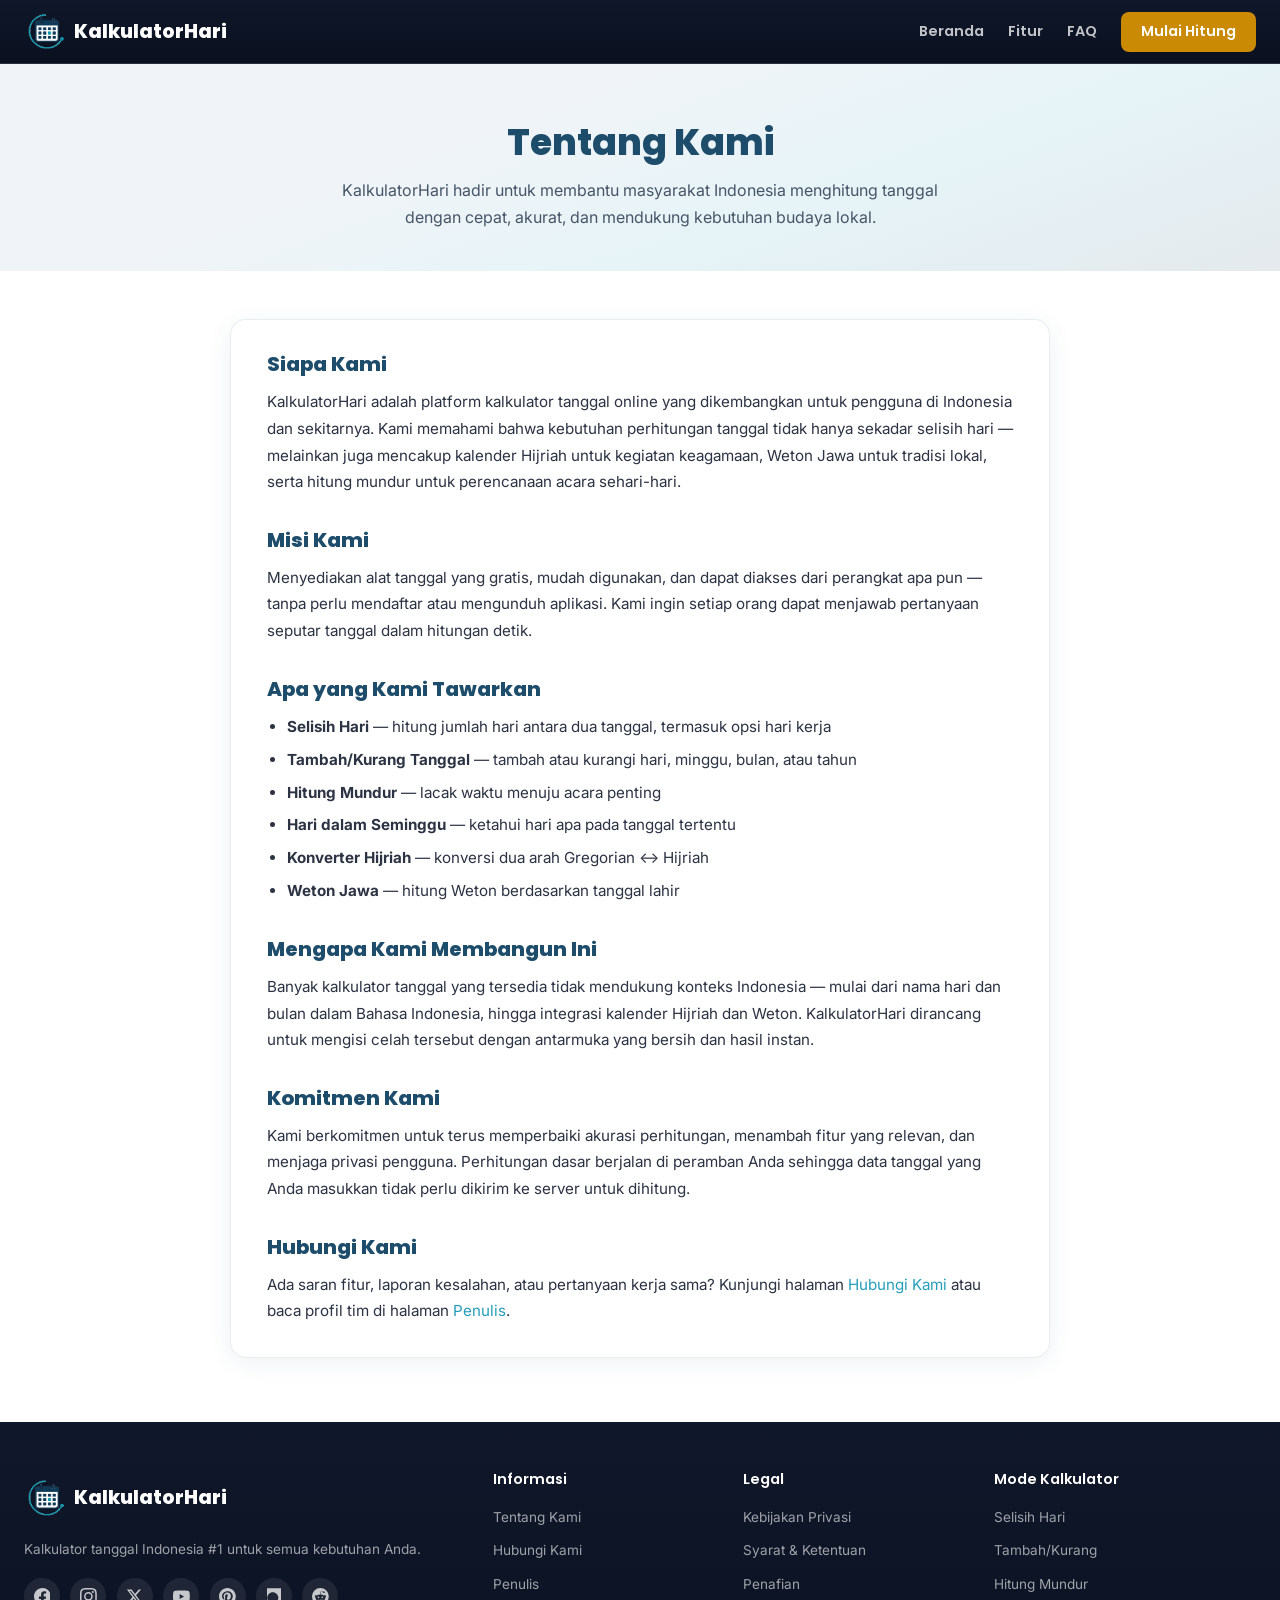
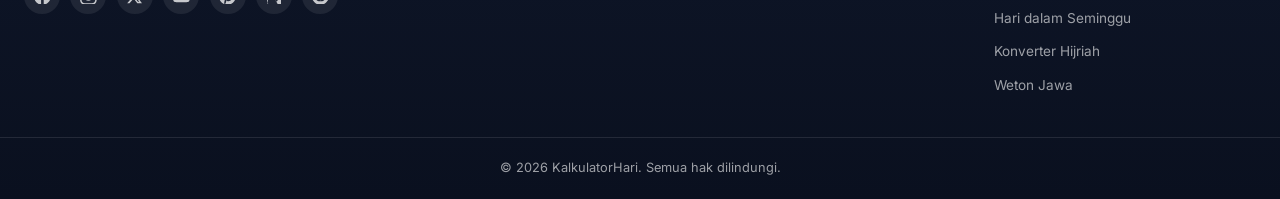
==== about-us.html @ 5ee0ce49 "Add legal pages, branding assets, and footer updates. Introduce info and legal pages with shared lay" ====
<!DOCTYPE html>
<html lang="id">
<head>
  <meta charset="UTF-8">
  <meta name="viewport" content="width=device-width, initial-scale=1.0">
  <title>Tentang Kami | KalkulatorHari</title>
  <meta name="description" content="Tentang KalkulatorHari — misi, visi, dan tim di balik kalkulator tanggal Indonesia untuk Gregorian, Hijriah, dan Weton Jawa.">
  <link rel="icon" type="image/png" sizes="32x32" href="images/favicon-32.png">
  <link rel="icon" type="image/png" sizes="512x512" href="images/favicon.png">
  <link rel="apple-touch-icon" href="images/favicon.png">
  <link rel="preconnect" href="https://fonts.googleapis.com">
  <link rel="preconnect" href="https://fonts.gstatic.com" crossorigin>
  <link href="https://fonts.googleapis.com/css2?family=Inter:wght@400;500&family=Poppins:wght@600;800&display=swap" rel="stylesheet">
  <link rel="stylesheet" href="style.css">
</head>
<body>

  <header id="header">
    <div class="header-inner">
      <a href="index.html" class="logo">
        <img src="images/logo.png" alt="" class="logo-img" width="52" height="35">
        <span>KalkulatorHari</span>
      </a>
      <nav class="nav" id="main-nav">
        <a href="index.html" class="nav-link">Beranda</a>
        <a href="index.html#mode" class="nav-link">Fitur</a>
        <a href="index.html#faq" class="nav-link">FAQ</a>
        <a href="index.html#hero" class="nav-btn">Mulai Hitung</a>
      </nav>
      <button class="mobile-menu-btn" id="mobile-menu-btn" aria-label="Menu">
        <span></span><span></span><span></span>
      </button>
    </div>
  </header>

  <section class="page-hero">
    <div class="container">
      <h1>Tentang Kami</h1>
      <p class="page-hero-sub">KalkulatorHari hadir untuk membantu masyarakat Indonesia menghitung tanggal dengan cepat, akurat, dan mendukung kebutuhan budaya lokal.</p>
    </div>
  </section>

  <main class="page-content">
    <div class="container">
      <article class="content-card">
        <h2>Siapa Kami</h2>
        <p>KalkulatorHari adalah platform kalkulator tanggal online yang dikembangkan untuk pengguna di Indonesia dan sekitarnya. Kami memahami bahwa kebutuhan perhitungan tanggal tidak hanya sekadar selisih hari — melainkan juga mencakup kalender Hijriah untuk kegiatan keagamaan, Weton Jawa untuk tradisi lokal, serta hitung mundur untuk perencanaan acara sehari-hari.</p>

        <h2>Misi Kami</h2>
        <p>Menyediakan alat tanggal yang gratis, mudah digunakan, dan dapat diakses dari perangkat apa pun — tanpa perlu mendaftar atau mengunduh aplikasi. Kami ingin setiap orang dapat menjawab pertanyaan seputar tanggal dalam hitungan detik.</p>

        <h2>Apa yang Kami Tawarkan</h2>
        <ul>
          <li><strong>Selisih Hari</strong> — hitung jumlah hari antara dua tanggal, termasuk opsi hari kerja</li>
          <li><strong>Tambah/Kurang Tanggal</strong> — tambah atau kurangi hari, minggu, bulan, atau tahun</li>
          <li><strong>Hitung Mundur</strong> — lacak waktu menuju acara penting</li>
          <li><strong>Hari dalam Seminggu</strong> — ketahui hari apa pada tanggal tertentu</li>
          <li><strong>Konverter Hijriah</strong> — konversi dua arah Gregorian ↔ Hijriah</li>
          <li><strong>Weton Jawa</strong> — hitung Weton berdasarkan tanggal lahir</li>
        </ul>

        <h2>Mengapa Kami Membangun Ini</h2>
        <p>Banyak kalkulator tanggal yang tersedia tidak mendukung konteks Indonesia — mulai dari nama hari dan bulan dalam Bahasa Indonesia, hingga integrasi kalender Hijriah dan Weton. KalkulatorHari dirancang untuk mengisi celah tersebut dengan antarmuka yang bersih dan hasil instan.</p>

        <h2>Komitmen Kami</h2>
        <p>Kami berkomitmen untuk terus memperbaiki akurasi perhitungan, menambah fitur yang relevan, dan menjaga privasi pengguna. Perhitungan dasar berjalan di peramban Anda sehingga data tanggal yang Anda masukkan tidak perlu dikirim ke server untuk dihitung.</p>

        <h2>Hubungi Kami</h2>
        <p>Ada saran fitur, laporan kesalahan, atau pertanyaan kerja sama? Kunjungi halaman <a href="contact-us.html">Hubungi Kami</a> atau baca profil tim di halaman <a href="author.html">Penulis</a>.</p>
      </article>
    </div>
  </main>

  <footer id="footer">
    <div class="container footer-grid">
      <div class="footer-col">
        <a href="index.html" class="footer-logo">
          <img src="images/logo.png" alt="" class="logo-img" width="52" height="35">
          <span>KalkulatorHari</span>
        </a>
        <p class="footer-tagline">Kalkulator tanggal Indonesia #1 untuk semua kebutuhan Anda.</p>
        <div class="footer-social" aria-label="Media sosial">
          <a href="https://facebook.com/" class="footer-social-link" aria-label="Facebook" target="_blank" rel="noopener noreferrer">
            <svg viewBox="0 0 24 24" aria-hidden="true"><path d="M24 12.073c0-6.627-5.373-12-12-12s-12 5.373-12 12c0 5.99 4.388 10.954 10.125 11.854v-8.385H7.078v-3.47h3.047V9.43c0-3.007 1.792-4.669 4.533-4.669 1.312 0 2.686.235 2.686.235v2.953H15.83c-1.491 0-1.956.925-1.956 1.874v2.25h3.328l-.532 3.47h-2.796v8.385C19.612 23.027 24 18.062 24 12.073z"/></svg>
          </a>
          <a href="https://instagram.com/" class="footer-social-link" aria-label="Instagram" target="_blank" rel="noopener noreferrer">
            <svg viewBox="0 0 24 24" aria-hidden="true"><path d="M12 2.163c3.204 0 3.584.012 4.85.07 3.252.148 4.771 1.691 4.919 4.919.058 1.265.069 1.645.069 4.849 0 3.205-.012 3.584-.069 4.849-.149 3.225-1.664 4.771-4.919 4.919-1.266.058-1.644.07-4.85.07-3.204 0-3.584-.012-4.849-.07-3.26-.149-4.771-1.699-4.919-4.92-.058-1.265-.07-1.644-.07-4.849 0-3.204.013-3.583.07-4.849.149-3.227 1.664-4.771 4.919-4.919 1.266-.057 1.645-.069 4.849-.069zM12 0C8.741 0 8.333.014 7.053.072 2.695.272.273 2.69.073 7.052.014 8.333 0 8.741 0 12c0 3.259.014 3.668.072 4.948.2 4.358 2.618 6.78 6.98 6.98C8.333 23.986 8.741 24 12 24c3.259 0 3.668-.014 4.948-.072 4.354-.2 6.782-2.618 6.979-6.98.059-1.28.073-1.689.073-4.948 0-3.259-.014-3.667-.072-4.947-.196-4.354-2.617-6.78-6.979-6.98C15.668.014 15.259 0 12 0zm0 5.838a6.162 6.162 0 100 12.324 6.162 6.162 0 000-12.324zM12 16a4 4 0 110-8 4 4 0 010 8zm6.406-11.845a1.44 1.44 0 100 2.881 1.44 1.44 0 000-2.881z"/></svg>
          </a>
          <a href="https://x.com/" class="footer-social-link" aria-label="X (Twitter)" target="_blank" rel="noopener noreferrer">
            <svg viewBox="0 0 24 24" aria-hidden="true"><path d="M18.244 2.25h3.308l-7.227 8.26 8.502 11.24H16.17l-5.214-6.817L4.99 21.75H1.68l7.73-8.835L1.254 2.25H8.08l4.713 6.231zm-1.161 17.52h1.833L7.084 4.126H5.117z"/></svg>
          </a>
          <a href="https://youtube.com/" class="footer-social-link" aria-label="YouTube" target="_blank" rel="noopener noreferrer">
            <svg viewBox="0 0 24 24" aria-hidden="true"><path d="M23.498 6.186a3.016 3.016 0 00-2.122-2.136C19.505 3.545 12 3.545 12 3.545s-7.505 0-9.377.505A3.017 3.017 0 00.502 6.186C0 8.07 0 12 0 12s0 3.93.502 5.814a3.016 3.016 0 002.122 2.136c1.871.505 9.376.505 9.376.505s7.505 0 9.377-.505a3.015 3.015 0 002.122-2.136C24 15.93 24 12 24 12s0-3.93-.502-5.814zM9.545 15.568V8.432L15.818 12l-6.273 3.568z"/></svg>
          </a>
          <a href="https://pinterest.com/" class="footer-social-link" aria-label="Pinterest" target="_blank" rel="noopener noreferrer">
            <svg viewBox="0 0 24 24" aria-hidden="true"><path d="M12.017 0C5.396 0 .029 5.367.029 11.987c0 5.079 3.158 9.417 7.618 11.162-.105-.949-.199-2.403.041-3.439.219-.937 1.406-5.957 1.406-5.957s-.359-.719-.359-1.781c0-1.663.967-2.911 2.168-2.911 1.024 0 1.518.719 1.518 1.688 0 1.029-.653 2.567-.992 3.992-.285 1.193.6 2.165 1.775 2.165 2.128 0 3.768-2.245 3.768-5.487 0-2.861-2.063-4.869-5.008-4.869-3.41 0-5.409 2.562-5.409 5.199 0 1.033.394 2.143.889 2.741.099.12.112.225.085.348-.09.375-.293 1.199-.334 1.363-.053.225-.172.271-.401.165-1.495-.69-2.433-2.878-2.433-4.646 0-3.776 2.748-7.252 7.92-7.252 4.158 0 7.392 2.967 7.392 6.923 0 4.135-2.607 7.462-6.233 7.462-1.214 0-2.354-.629-2.746-1.378l-.748 2.853c-.271 1.043-1.002 2.35-1.492 3.146C9.57 23.812 10.763 24.009 12.017 24.009c6.624 0 11.99-5.367 11.99-11.988C24.007 5.367 18.641.001 12.017.001z"/></svg>
          </a>
          <a href="https://quora.com/" class="footer-social-link" aria-label="Quora" target="_blank" rel="noopener noreferrer">
            <svg viewBox="0 0 448 512" aria-hidden="true"><path d="M440.5 0H7.4C3.3 0 0 3.3 0 7.4v497.2c0 4.1 3.3 7.4 7.4 7.4h433.1c4.1 0 7.4-3.3 7.4-7.4V7.4c0-4.1-3.3-7.4-7.4-7.4zM327.4 476.2c-17.9 40-51.2 72-93 88.9-18.2 7.7-37.5 11.5-57.5 11.5-60.2 0-115.4-34.6-141.5-89.2L0 477.2l29.2-90.4c-14.9-25.9-22.7-55.4-22.7-85.6 0-95.6 77.7-173.3 173.3-173.3s173.3 77.7 173.3 173.3c.1 45.8-17.7 88.9-50 121.1l-52.7-52.7z"/></svg>
          </a>
          <a href="https://reddit.com/" class="footer-social-link" aria-label="Reddit" target="_blank" rel="noopener noreferrer">
            <svg viewBox="0 0 24 24" aria-hidden="true"><path d="M12 0A12 12 0 0 0 0 12a12 12 0 0 0 12 12 12 12 0 0 0 12-12A12 12 0 0 0 12 0zm5.01 4.744c.688 0 1.25.561 1.25 1.249a1.25 1.25 0 0 1-2.498.056l-2.597-.547-.8 3.747c1.824.07 3.48.632 4.674 1.488.308-.309.73-.491 1.207-.491.968 0 1.754.786 1.754 1.754 0 .716-.435 1.333-1.01 1.614a3.111 3.111 0 0 1 .042.52c0 2.694-3.13 4.87-7.004 4.87-3.874 0-7.004-2.176-7.004-4.87 0-.183.015-.366.043-.534A1.748 1.748 0 0 1 4.028 12c0-.968.786-1.754 1.754-1.754.463 0 .898.196 1.207.49 1.207-.883 2.878-1.43 4.744-1.487l.885-4.182a.342.342 0 0 1 .14-.197.35.35 0 0 1 .238-.042l2.906.617a1.214 1.214 0 0 1 1.108-.701zM9.25 12C8.561 12 8 12.562 8 13.25c0 .687.561 1.248 1.25 1.248.687 0 1.248-.561 1.248-1.249 0-.688-.561-1.249-1.249-1.249zm5.5 0c-.687 0-1.248.561-1.248 1.25 0 .687.561 1.248 1.249 1.248.688 0 1.249-.561 1.249-1.249 0-.687-.562-1.249-1.25-1.249zm-5.466 3.99a.327.327 0 0 0-.231.094.33.33 0 0 0 0 .463c.842.842 2.484.913 2.961.913.477 0 2.105-.056 2.961-.913a.361.361 0 0 0 .029-.463.33.33 0 0 0-.464 0c-.547.533-1.684.73-2.512.73-.828 0-1.979-.196-2.512-.73a.326.326 0 0 0-.232-.095z"/></svg>
          </a>
        </div>
      </div>
      <div class="footer-col">
        <h4>Informasi</h4>
        <ul>
          <li><a href="about-us.html">Tentang Kami</a></li>
          <li><a href="contact-us.html">Hubungi Kami</a></li>
          <li><a href="author.html">Penulis</a></li>
        </ul>
      </div>
      <div class="footer-col">
        <h4>Legal</h4>
        <ul>
          <li><a href="privacy-policy.html">Kebijakan Privasi</a></li>
          <li><a href="terms-and-conditions.html">Syarat &amp; Ketentuan</a></li>
          <li><a href="disclaimer.html">Penafian</a></li>
        </ul>
      </div>
      <div class="footer-col">
        <h4>Mode Kalkulator</h4>
        <ul>
          <li><a href="index.html#hero">Selisih Hari</a></li>
          <li><a href="index.html#hero">Tambah/Kurang</a></li>
          <li><a href="index.html#hero">Hitung Mundur</a></li>
          <li><a href="index.html#hero">Hari dalam Seminggu</a></li>
          <li><a href="index.html#hero">Konverter Hijriah</a></li>
          <li><a href="index.html#hero">Weton Jawa</a></li>
        </ul>
      </div>
    </div>
    <div class="footer-bottom">
      <p>© 2026 KalkulatorHari. Semua hak dilindungi.</p>
    </div>
  </footer>

  <script src="site.js"></script>
</body>
</html>
---- style.css ----
:root {
  --purple:   #1E4D6B;
  --teal:     #0891B2;
  --light:    #F0F4F8;
  --green:    #CA8A04;
  --pink:     #DB2777;
  --white:    #FFFFFF;
  --dark:     #0F172A;
  --purple-rgb: 30, 77, 107;
  --teal-rgb: 8, 145, 178;
  --green-rgb: 202, 138, 4;
  --pink-rgb: 219, 39, 119;
  --section-surface: #F8FAFC;
}

*, *::before, *::after {
  box-sizing: border-box;
  margin: 0;
  padding: 0;
}

html {
  scroll-behavior: smooth;
}

body {
  font-family: 'Inter', sans-serif;
  font-weight: 400;
  color: var(--dark);
  background: var(--white);
  line-height: 1.6;
  overflow-x: hidden;
}

img {
  max-width: 100%;
}

h1, h2, h3, h4 {
  font-family: 'Poppins', sans-serif;
  font-weight: 800;
  color: var(--purple);
  line-height: 1.25;
}

h2 {
  font-size: 2rem;
  margin-bottom: 1.5rem;
  text-align: center;
}

h3 {
  font-size: 1.15rem;
  font-weight: 600;
  margin-bottom: 0.5rem;
}

a {
  text-decoration: none;
  color: var(--teal);
}

.container {
  max-width: 1280px;
  margin: 0 auto;
  padding: 0 clamp(1rem, 3vw, 1.5rem);
  width: 100%;
}

.section {
  padding: 4rem 0;
}

#cara-pakai {
  background: linear-gradient(180deg, rgba(var(--teal-rgb), 0.09) 0%, var(--section-surface) 100%);
}

#mode {
  background: linear-gradient(180deg, var(--white) 0%, var(--section-surface) 100%);
}

#mengapa {
  background: transparent;
}

#faq {
  background: transparent;
}

.section-intro {
  text-align: center;
  color: var(--dark);
  opacity: 0.8;
  max-width: 640px;
  margin: -0.5rem auto 2.5rem;
}

/* Header */
#header {
  position: sticky;
  top: 0;
  z-index: 100;
  background: linear-gradient(180deg, var(--dark) 0%, #0A101F 100%);
  border-bottom: 1px solid rgba(255, 255, 255, 0.1);
  height: 64px;
  transition: box-shadow 0.3s;
  width: 100%;
}

#header.scrolled {
  box-shadow: 0 4px 20px rgba(0, 0, 0, 0.35);
}

.header-inner {
  max-width: 1320px;
  margin: 0 auto;
  padding: 0 clamp(1rem, 3vw, 1.5rem);
  height: 64px;
  display: flex;
  align-items: center;
  justify-content: space-between;
  position: relative;
}

.logo {
  display: inline-flex;
  align-items: center;
  gap: 0.55rem;
  font-family: 'Poppins', sans-serif;
  font-weight: 800;
  font-size: 1.2rem;
  color: var(--white);
}

.logo:hover {
  color: var(--white);
}

.logo-img {
  width: 85px;
  height: auto;
  object-fit: contain;
  flex-shrink: 0;
  display: block;
}

.logo span {
  color: var(--white);
  padding-left: 0;
  padding-right: 0;
  margin-left: -44px;
  margin-right: -44px;
}

.nav {
  display: flex;
  align-items: center;
  gap: 1.5rem;
}

.nav-link {
  font-family: 'Poppins', sans-serif;
  font-weight: 600;
  font-size: 0.9rem;
  color: rgba(255, 255, 255, 0.75);
  transition: color 0.2s;
}

.nav-link:hover,
.nav-link.active {
  color: var(--white);
}

.nav-btn {
  font-family: 'Poppins', sans-serif;
  font-weight: 600;
  font-size: 0.9rem;
  background: var(--green);
  color: var(--white);
  padding: 0.5rem 1.25rem;
  border-radius: 8px;
  transition: opacity 0.2s;
}

.nav-btn:hover {
  opacity: 0.9;
  color: var(--white);
}

.mobile-menu-btn {
  display: none;
  flex-direction: column;
  gap: 5px;
  background: none;
  border: none;
  cursor: pointer;
  padding: 4px;
}

.mobile-menu-btn span {
  display: block;
  width: 24px;
  height: 2px;
  background: var(--white);
  border-radius: 2px;
  transition: all 0.3s;
}

/* Hero */
#hero {
  min-height: auto;
  display: grid;
  grid-template-columns: minmax(0, 1.15fr) minmax(0, 0.85fr);
  gap: 2rem;
  align-items: center;
  padding: 2.5rem max(1.25rem, calc((100% - 1320px) / 2));
  width: 100%;
  box-sizing: border-box;
  background: linear-gradient(
    160deg,
    var(--light) 35%,
    rgba(var(--teal-rgb), 0.1) 65%,
    rgba(var(--purple-rgb), 0.12) 100%
  );
}

@media (min-width: 901px) {
  .nav {
    display: flex;
  }

  .mobile-menu-btn {
    display: none;
  }

}

@media (min-width: 1400px) {
  .calc-tab-label {
    font-size: 0.68rem;
  }
}

.hero-calc {
  order: 2;
  min-width: 0;
  width: min(100%, 580px);
  max-width: 580px;
  align-self: center;
  justify-self: end;
  flex-shrink: 0;
}

.hero-text {
  order: 1;
  align-self: center;
  position: relative;
  z-index: 1;
  min-width: 0;
  max-width: 31rem;
  padding-right: 1.5rem;
  display: flex;
  flex-direction: column;
  align-items: flex-start;
  text-align: left;
}

.hero-text h1 {
  font-family: 'Poppins', sans-serif;
  font-size: clamp(1.75rem, 2.35vw, 2.125rem);
  font-weight: 800;
  line-height: 1.18;
  color: var(--purple);
  margin: 0 0 1.35rem;
  letter-spacing: -0.015em;
  overflow-wrap: break-word;
  word-wrap: break-word;
}

.hero-sub {
  font-family: 'Inter', sans-serif;
  font-size: 1rem;
  font-weight: 400;
  line-height: 1.7;
  color: #475569;
  margin: 0 0 1.85rem;
}

.btn-cta {
  display: inline-block;
  font-family: 'Poppins', sans-serif;
  font-weight: 600;
  font-size: 1rem;
  background: var(--green);
  color: var(--white);
  padding: 0.875rem 1.625rem;
  border-radius: 10px;
  margin: 0 0 1rem;
  transition: opacity 0.2s;
}

.btn-cta:hover {
  opacity: 0.92;
  color: var(--white);
}

.hero-link {
  display: inline-block;
  font-family: 'Inter', sans-serif;
  font-weight: 500;
  color: var(--teal);
  font-size: 0.9375rem;
  line-height: 1.5;
  transition: opacity 0.2s;
}

.hero-link:hover {
  opacity: 0.85;
  color: var(--teal);
}

.hero-decoration {
  position: absolute;
  top: -20px;
  right: 0;
  width: 160px;
  height: 160px;
  pointer-events: none;
  z-index: 0;
  opacity: 0.85;
}

/* Calculator Card */
.calc-card {
  display: flex;
  flex-direction: column;
  width: 100%;
  background: var(--white);
  border-radius: 16px;
  box-shadow: 0 8px 40px rgba(var(--purple-rgb), 0.18);
  overflow: hidden;
  border: 1px solid rgba(var(--purple-rgb), 0.08);
}

.calc-tabs {
  display: grid;
  grid-template-columns: repeat(3, minmax(0, 1fr));
  flex-shrink: 0;
  background: var(--light);
  padding: 8px;
  gap: 6px;
  border-bottom: 1px solid rgba(var(--purple-rgb), 0.08);
}

.calc-tab {
  display: flex;
  flex-direction: column;
  align-items: center;
  justify-content: center;
  gap: 3px;
  min-width: 0;
  min-height: 3.25rem;
  padding: 0.4rem 0.25rem;
  border: none;
  border-radius: 8px;
  background: transparent;
  color: var(--purple);
  font-family: 'Poppins', sans-serif;
  font-weight: 600;
  cursor: pointer;
  transition: background 0.2s, color 0.2s, box-shadow 0.2s;
  text-align: center;
}

.calc-tab-icon {
  font-size: 1rem;
  line-height: 1;
  flex-shrink: 0;
}

.calc-tab-label {
  font-size: 0.62rem;
  line-height: 1.15;
  white-space: normal;
  word-break: break-word;
  hyphens: auto;
}

.calc-tab:hover {
  background: rgba(var(--purple-rgb), 0.1);
}

.calc-tab.active {
  background: var(--purple);
  color: var(--white);
  box-shadow: 0 2px 8px rgba(var(--purple-rgb), 0.3);
}

.calc-body {
  flex: 1;
  display: grid;
  padding: 1.35rem 1.5rem 1.5rem;
}

.calc-panel {
  grid-area: 1 / 1;
  min-width: 0;
  width: 100%;
  visibility: hidden;
  pointer-events: none;
}

.calc-panel.active {
  visibility: visible;
  pointer-events: auto;
  z-index: 1;
}

.panel-desc {
  font-family: 'Poppins', sans-serif;
  font-size: 0.82rem;
  color: var(--purple);
  font-weight: 600;
  margin-bottom: 1rem;
  opacity: 0.9;
}

.calc-panel .btn-primary {
  margin-top: 0.25rem;
}

.form-row {
  display: grid;
  grid-template-columns: 1fr 1fr;
  gap: 1rem;
}

.form-group {
  margin-bottom: 1rem;
}

.form-group label {
  display: block;
  font-size: 0.85rem;
  font-weight: 500;
  margin-bottom: 0.35rem;
  color: var(--dark);
}

input[type="date"],
input[type="number"],
input[type="text"],
select {
  border: 2px solid var(--light);
  border-radius: 8px;
  padding: 10px 14px;
  width: 100%;
  font-family: 'Inter', sans-serif;
  color: var(--dark);
  transition: border-color 0.2s;
  background: var(--white);
  font-size: 0.9rem;
}

input:focus,
select:focus {
  outline: none;
  border-color: var(--purple);
}

.checkbox-label {
  display: flex;
  align-items: center;
  gap: 0.5rem;
  font-size: 0.85rem;
  margin-bottom: 1rem;
  cursor: pointer;
}

.checkbox-label input {
  accent-color: var(--purple);
  width: 16px;
  height: 16px;
}

.btn-primary {
  font-family: 'Poppins', sans-serif;
  font-weight: 600;
  background: var(--purple);
  color: var(--white);
  border: none;
  border-radius: 8px;
  padding: 0.7rem 1.5rem;
  cursor: pointer;
  font-size: 0.9rem;
  width: 100%;
  transition: opacity 0.2s;
}

.btn-primary:hover {
  opacity: 0.9;
}

.toggle-group {
  display: flex;
  gap: 0;
  margin-bottom: 1rem;
  border-radius: 8px;
  overflow: hidden;
  border: 2px solid var(--light);
}

.toggle-btn {
  flex: 1;
  padding: 0.6rem;
  border: none;
  background: var(--white);
  font-family: 'Poppins', sans-serif;
  font-weight: 600;
  font-size: 0.85rem;
  color: var(--dark);
  cursor: pointer;
  transition: all 0.2s;
}

.toggle-btn.active {
  background: var(--green);
  color: var(--white);
}

.unit-selector {
  display: flex;
  gap: 0.5rem;
  margin-bottom: 1rem;
  flex-wrap: wrap;
}

.unit-btn {
  flex: 1;
  min-width: 60px;
  padding: 0.5rem;
  border: 2px solid var(--light);
  border-radius: 8px;
  background: var(--white);
  font-family: 'Poppins', sans-serif;
  font-weight: 600;
  font-size: 0.8rem;
  color: var(--purple);
  cursor: pointer;
  transition: all 0.2s;
}

.unit-btn.active {
  border-color: var(--purple);
  background: var(--purple);
  color: var(--white);
}

.radio-group {
  display: flex;
  gap: 1rem;
  margin-bottom: 1rem;
  flex-wrap: wrap;
}

.radio-label {
  display: flex;
  align-items: center;
  gap: 0.4rem;
  font-size: 0.85rem;
  cursor: pointer;
}

.radio-label input {
  accent-color: var(--purple);
}

/* Results */
.result-area {
  margin-top: 1.25rem;
  padding-top: 1.25rem;
  border-top: 2px solid var(--light);
  text-align: center;
}

.result-number {
  font-family: 'Poppins', sans-serif;
  font-size: 3rem;
  font-weight: 800;
  color: var(--pink);
  line-height: 1;
}

.result-label {
  font-family: 'Poppins', sans-serif;
  font-weight: 600;
  color: var(--purple);
  font-size: 1rem;
  margin-top: 0.25rem;
}

.result-breakdown {
  margin-top: 0.75rem;
  font-size: 0.85rem;
  color: var(--dark);
  opacity: 0.75;
  line-height: 1.8;
}

.result-date {
  font-family: 'Poppins', sans-serif;
  font-size: 1.75rem;
  font-weight: 800;
  color: var(--purple);
}

.result-day {
  font-family: 'Poppins', sans-serif;
  font-size: 2.5rem;
  font-weight: 800;
  color: var(--purple);
}

.result-sub {
  font-size: 0.9rem;
  color: var(--dark);
  opacity: 0.7;
  margin-top: 0.5rem;
}

.result-hijri {
  font-family: 'Poppins', sans-serif;
  font-size: 1.25rem;
  font-weight: 600;
  color: var(--purple);
  line-height: 1.6;
}

.error-msg {
  color: var(--pink);
  font-size: 0.85rem;
  margin-top: 0.75rem;
  font-weight: 500;
}

.note-text {
  font-size: 0.8rem;
  color: var(--dark);
  opacity: 0.6;
  margin-top: 0.75rem;
  text-align: center;
}

/* Countdown */
.countdown-wrap {
  margin-top: 1.25rem;
}

.countdown-event {
  text-align: center;
  font-family: 'Poppins', sans-serif;
  font-weight: 600;
  color: var(--purple);
  margin-bottom: 1rem;
  font-size: 0.95rem;
}

.countdown-grid {
  display: flex;
  gap: 0.75rem;
  justify-content: center;
  flex-wrap: wrap;
}

.countdown-box {
  background: var(--dark);
  border-radius: 12px;
  padding: 1rem;
  text-align: center;
  min-width: 72px;
}

.countdown-num {
  font-family: 'Poppins', sans-serif;
  font-size: 2rem;
  font-weight: 800;
  color: var(--pink);
}

.countdown-label {
  font-size: 0.65rem;
  color: var(--green);
  letter-spacing: 0.1em;
  text-transform: uppercase;
  font-weight: 600;
}

/* Weton */
.weton-grid {
  display: grid;
  grid-template-columns: 1fr 1fr;
  gap: 0.75rem;
  margin-bottom: 1rem;
}

.weton-item {
  background: var(--light);
  border-radius: 8px;
  padding: 0.75rem;
  text-align: center;
}

.weton-item.full {
  grid-column: 1 / -1;
}

.weton-key {
  display: block;
  font-size: 0.75rem;
  color: var(--dark);
  opacity: 0.6;
  margin-bottom: 0.25rem;
}

.weton-val {
  font-family: 'Poppins', sans-serif;
  font-weight: 600;
  color: var(--purple);
  font-size: 1rem;
}

.weton-name {
  font-family: 'Poppins', sans-serif;
  font-weight: 800;
  font-size: 1.5rem;
  color: var(--pink);
}

.weton-desc {
  font-size: 0.85rem;
  color: var(--dark);
  opacity: 0.8;
  text-align: center;
  line-height: 1.6;
}

/* Tentang */
.tentang-section {
  position: relative;
  overflow: hidden;
  padding: 5rem 0;
}

.tentang-bg {
  position: absolute;
  inset: 0;
  background:
    linear-gradient(135deg, rgba(var(--purple-rgb), 0.1) 0%, transparent 45%),
    linear-gradient(225deg, rgba(var(--teal-rgb), 0.09) 0%, transparent 40%),
    linear-gradient(315deg, rgba(var(--green-rgb), 0.05) 0%, transparent 35%),
    var(--section-surface);
  z-index: 0;
}

.tentang-bg::before {
  content: '';
  position: absolute;
  top: -80px;
  right: -80px;
  width: 280px;
  height: 280px;
  border-radius: 50%;
  background: rgba(var(--green-rgb), 0.12);
}

.tentang-bg::after {
  content: '';
  position: absolute;
  bottom: -60px;
  left: -60px;
  width: 200px;
  height: 200px;
  border-radius: 50%;
  background: rgba(var(--pink-rgb), 0.08);
}

.tentang-container {
  position: relative;
  z-index: 1;
}

.tentang-header {
  text-align: center;
  margin-bottom: 3rem;
}

.tentang-header h2 {
  margin-bottom: 0.75rem;
}

.tentang-header-accent {
  width: 64px;
  height: 4px;
  background: linear-gradient(90deg, var(--purple), var(--teal));
  border-radius: 2px;
  margin: 0 auto;
}

.tentang-grid {
  display: grid;
  gap: 3rem;
}

.tentang-body {
  grid-column: 1 / -1;
  display: grid;
  grid-template-columns: minmax(0, 1.15fr) minmax(0, 0.85fr);
  grid-template-rows: 1fr auto;
  gap: 1.5rem 3rem;
  align-items: end;
}

.tentang-card-features {
  grid-column: 1;
  grid-row: 1;
  align-self: start;
}

.tentang-lead {
  grid-column: 1 / -1;
  background: var(--white);
  border-left: 4px solid var(--purple);
  border-radius: 0 14px 14px 0;
  padding: 1.5rem 1.75rem;
  box-shadow: 0 4px 24px rgba(var(--purple-rgb), 0.08);
}

.tentang-lead p {
  margin: 0;
  font-size: 1rem;
  line-height: 1.75;
  color: var(--dark);
  opacity: 0.9;
}

.tentang-card {
  background: var(--white);
  border-radius: 16px;
  padding: 1.75rem;
  box-shadow: 0 4px 24px rgba(var(--purple-rgb), 0.08);
  border: 1px solid rgba(var(--purple-rgb), 0.08);
  position: relative;
}

.tentang-card-icon {
  width: 44px;
  height: 44px;
  background: var(--light);
  border-radius: 12px;
  display: flex;
  align-items: center;
  justify-content: center;
  margin-bottom: 1rem;
}

.tentang-card h3 {
  margin-top: 0;
  margin-bottom: 0.5rem;
  color: var(--purple);
  font-size: 1.1rem;
}

.tentang-card > p {
  margin-bottom: 1rem;
  font-size: 0.9rem;
  color: var(--dark);
  opacity: 0.8;
  line-height: 1.65;
}

.pill-list {
  display: flex;
  flex-wrap: wrap;
  gap: 0.5rem;
}

.pill {
  background: var(--light);
  color: var(--purple);
  font-size: 0.78rem;
  font-weight: 500;
  padding: 0.45rem 0.9rem 0.45rem 1.1rem;
  border-radius: 20px;
  border: 1px solid rgba(var(--purple-rgb), 0.12);
  position: relative;
  transition: background 0.2s, border-color 0.2s;
}

.pill::before {
  content: '';
  position: absolute;
  left: 0.55rem;
  top: 50%;
  transform: translateY(-50%);
  width: 5px;
  height: 5px;
  border-radius: 50%;
  background: var(--teal);
}

.pill:nth-child(3n+2)::before { background: var(--green); }
.pill:nth-child(3n)::before { background: var(--pink); }

.pill:hover {
  background: rgba(var(--purple-rgb), 0.08);
  border-color: rgba(var(--purple-rgb), 0.25);
}

.format-cards {
  display: grid;
  grid-template-columns: repeat(3, 1fr);
  gap: 0.65rem;
}

.tentang-card-formats {
  grid-column: 1;
  grid-row: 2;
  padding: 1.25rem 1.5rem;
}

.formats-header {
  display: flex;
  align-items: center;
  gap: 0.75rem;
  margin-bottom: 1rem;
}

.formats-header .tentang-card-icon {
  margin-bottom: 0;
  flex-shrink: 0;
}

.formats-header h3 {
  margin: 0;
}

.format-card {
  background: var(--light);
  border-radius: 12px;
  padding: 0.85rem 0.6rem;
  text-align: center;
  border: 2px solid transparent;
  transition: transform 0.2s, border-color 0.2s, box-shadow 0.2s;
}

.format-card:hover {
  transform: translateY(-3px);
  box-shadow: 0 6px 20px rgba(var(--purple-rgb), 0.12);
}

.format-card--intl { border-top: 3px solid var(--purple); }
.format-card--eu { border-top: 3px solid var(--teal); }
.format-card--us { border-top: 3px solid var(--green); }

.format-card-icon {
  display: flex;
  align-items: center;
  justify-content: center;
  margin-bottom: 0.5rem;
  height: 24px;
}

.format-code {
  font-family: 'Poppins', sans-serif;
  font-weight: 600;
  color: var(--purple);
  font-size: 0.85rem;
  margin-bottom: 0.2rem;
  letter-spacing: 0.02em;
}

.format-name {
  font-size: 0.72rem;
  color: var(--dark);
  opacity: 0.65;
  line-height: 1.3;
}

.tentang-aside {
  grid-column: 2;
  grid-row: 1 / -1;
  align-self: end;
  position: sticky;
  top: 88px;
  padding-left: 16px;
}

.about-image-frame {
  position: relative;
  padding: 0 0 0 12px;
}

.about-image-frame::before {
  content: '';
  position: absolute;
  inset: 12px -8px -12px 0;
  background: linear-gradient(160deg, var(--purple), var(--teal));
  border-radius: 18px;
  opacity: 0.15;
  z-index: 0;
}

.about-image-wrapper {
  position: relative;
  border-radius: 16px;
  overflow: hidden;
  box-shadow: 0 16px 48px rgba(var(--purple-rgb), 0.22);
  z-index: 1;
}

.about-photo {
  width: 100%;
  height: auto;
  margin-top: -10px;
  margin-bottom: -10px;
  object-fit: contain;
  display: block;
}

.floating-badge {
  position: absolute;
  background: var(--white);
  border-radius: 12px;
  padding: 12px 18px;
  box-shadow: 0 4px 20px rgba(15, 23, 42, 0.12);
  display: flex;
  flex-direction: column;
  align-items: center;
  border: 1px solid rgba(var(--purple-rgb), 0.1);
}

.badge-top { top: 20px; left: 20px; }
.badge-bottom { bottom: 20px; right: 20px; }

.badge-num {
  font-family: 'Poppins', sans-serif;
  font-size: 1.8rem;
  font-weight: 800;
  color: var(--pink);
  line-height: 1;
}

.badge-top .badge-num { color: var(--purple); }

.badge-label {
  font-size: 0.7rem;
  color: var(--dark);
  opacity: 0.6;
  text-align: center;
  margin-top: 0.15rem;
}

.stats-card {
  background: var(--white);
  border-radius: 16px;
  box-shadow: 0 8px 40px rgba(var(--purple-rgb), 0.12);
  padding: 2rem;
  display: flex;
  flex-direction: column;
  gap: 1.5rem;
}

.stat-item {
  text-align: center;
  padding: 1rem;
  background: var(--light);
  border-radius: 12px;
}

.stat-num {
  font-family: 'Poppins', sans-serif;
  font-size: 2.5rem;
  font-weight: 800;
  color: var(--pink);
}

.stat-label {
  font-family: 'Poppins', sans-serif;
  font-weight: 600;
  font-size: 0.85rem;
  color: var(--purple);
  margin-top: 0.25rem;
}

/* Steps */
.steps {
  display: grid;
  grid-template-columns: repeat(3, 1fr);
  gap: 2rem;
}

.step-card {
  background: var(--white);
  border-radius: 12px;
  padding: 1.5rem;
  box-shadow: 0 4px 20px rgba(var(--purple-rgb), 0.08);
  position: relative;
  z-index: 1;
  text-align: center;
  opacity: 0;
  transform: translateY(28px);
  transition: opacity 0.55s ease, transform 0.55s ease, box-shadow 0.25s ease;
}

#cara-pakai.visible .step-card:nth-child(1) {
  opacity: 1;
  transform: translateY(0);
  transition-delay: 0.2s;
}

#cara-pakai.visible .step-card:nth-child(2) {
  opacity: 1;
  transform: translateY(0);
  transition-delay: 0.4s;
}

#cara-pakai.visible .step-card:nth-child(3) {
  opacity: 1;
  transform: translateY(0);
  transition-delay: 0.6s;
}

.step-card:hover {
  transform: translateY(-6px);
  box-shadow: 0 12px 32px rgba(var(--purple-rgb), 0.14);
}

#cara-pakai.visible .step-card:hover {
  transform: translateY(-6px);
}

.step-badge {
  position: absolute;
  top: -12px;
  left: 16px;
  background: var(--purple);
  color: var(--white);
  font-family: 'Poppins', sans-serif;
  font-weight: 600;
  width: 28px;
  height: 28px;
  border-radius: 50%;
  display: flex;
  align-items: center;
  justify-content: center;
  font-size: 0.85rem;
  transform: scale(0);
  opacity: 0;
}

#cara-pakai.visible .step-card:nth-child(1) .step-badge {
  animation: stepBadgePop 0.45s cubic-bezier(0.34, 1.56, 0.64, 1) 0.35s forwards;
}

#cara-pakai.visible .step-card:nth-child(2) .step-badge {
  animation: stepBadgePop 0.45s cubic-bezier(0.34, 1.56, 0.64, 1) 0.55s forwards;
}

#cara-pakai.visible .step-card:nth-child(3) .step-badge {
  animation: stepBadgePop 0.45s cubic-bezier(0.34, 1.56, 0.64, 1) 0.75s forwards;
}

@keyframes stepBadgePop {
  from {
    transform: scale(0);
    opacity: 0;
  }
  to {
    transform: scale(1);
    opacity: 1;
  }
}

.step-icon-img {
  width: 72px;
  height: 72px;
  border-radius: 50%;
  overflow: hidden;
  border: 3px solid var(--purple);
  margin: 0 auto 16px;
  background: var(--light);
  opacity: 0;
  transform: scale(0.85);
}

#cara-pakai.visible .step-card:nth-child(1) .step-icon-img {
  animation: stepIconIn 0.5s ease 0.45s forwards, stepIconFloat 3.2s ease-in-out 1.1s infinite;
}

#cara-pakai.visible .step-card:nth-child(2) .step-icon-img {
  animation: stepIconIn 0.5s ease 0.65s forwards, stepIconFloat 3.2s ease-in-out 1.3s infinite;
}

#cara-pakai.visible .step-card:nth-child(3) .step-icon-img {
  animation: stepIconIn 0.5s ease 0.85s forwards, stepIconFloat 3.2s ease-in-out 1.5s infinite;
}

@keyframes stepIconIn {
  from {
    opacity: 0;
    transform: scale(0.85);
  }
  to {
    opacity: 1;
    transform: scale(1);
  }
}

@keyframes stepIconFloat {
  0%, 100% {
    transform: translateY(0) scale(1);
  }
  50% {
    transform: translateY(-5px) scale(1);
  }
}

.step-icon-img img {
  width: 100%;
  height: 100%;
  object-fit: contain;
}

.step-card h3,
.step-card p {
  opacity: 0;
  transform: translateY(10px);
  transition: opacity 0.45s ease, transform 0.45s ease;
}

#cara-pakai.visible .step-card:nth-child(1) h3 {
  opacity: 1;
  transform: translateY(0);
  transition-delay: 0.5s;
}

#cara-pakai.visible .step-card:nth-child(1) p {
  opacity: 0.8;
  transform: translateY(0);
  transition-delay: 0.55s;
}

#cara-pakai.visible .step-card:nth-child(2) h3 {
  opacity: 1;
  transform: translateY(0);
  transition-delay: 0.7s;
}

#cara-pakai.visible .step-card:nth-child(2) p {
  opacity: 0.8;
  transform: translateY(0);
  transition-delay: 0.75s;
}

#cara-pakai.visible .step-card:nth-child(3) h3 {
  opacity: 1;
  transform: translateY(0);
  transition-delay: 0.9s;
}

#cara-pakai.visible .step-card:nth-child(3) p {
  opacity: 0.8;
  transform: translateY(0);
  transition-delay: 0.95s;
}

.step-card h3 {
  color: var(--purple);
  margin-bottom: 0.5rem;
}

.step-card p {
  font-size: 0.85rem;
  color: var(--dark);
}

@media (prefers-reduced-motion: reduce) {
  #cara-pakai .step-card,
  #cara-pakai .step-badge,
  #cara-pakai .step-icon-img,
  #cara-pakai .step-card h3,
  #cara-pakai .step-card p {
    opacity: 1 !important;
    transform: none !important;
    animation: none !important;
    transition: none !important;
  }
}

/* Mode Grid */
.grid {
  display: grid;
  gap: 1.5rem;
}

.mode-header {
  text-align: center;
  margin-bottom: 2.5rem;
}

.mode-header h2 {
  margin-bottom: 0.75rem;
}

.mode-header-accent {
  display: none;
}

.mode-section .section-intro {
  margin: 0 auto 2rem;
}

.mode-grid {
  display: flex;
  flex-direction: column;
  gap: 1.5rem;
}

.mode-card {
  --mode-accent: var(--purple);
  position: relative;
  display: flex;
  flex-direction: row;
  align-items: center;
  background: var(--white);
  border-radius: 16px;
  border: 1px solid rgba(var(--purple-rgb), 0.1);
  box-shadow: 0 4px 20px rgba(var(--purple-rgb), 0.06);
  cursor: pointer;
  overflow: hidden;
  opacity: 0;
  transition: opacity 0.95s ease-out, transform 0.95s ease-out, box-shadow 0.25s ease, border-color 0.25s ease;
}

.mode-card:nth-child(odd) {
  transform: translateX(-48px);
}

.mode-card:nth-child(even) {
  flex-direction: row-reverse;
  transform: translateX(48px);
}

#mode.visible .mode-card:nth-child(odd) {
  opacity: 1;
  transform: translateX(0);
}

#mode.visible .mode-card:nth-child(even) {
  opacity: 1;
  transform: translateX(0);
}

#mode.visible .mode-card:nth-child(1) { transition-delay: 0.15s; }
#mode.visible .mode-card:nth-child(2) { transition-delay: 0.35s; }
#mode.visible .mode-card:nth-child(3) { transition-delay: 0.55s; }
#mode.visible .mode-card:nth-child(4) { transition-delay: 0.75s; }
#mode.visible .mode-card:nth-child(5) { transition-delay: 0.95s; }
#mode.visible .mode-card:nth-child(6) { transition-delay: 1.15s; }

.mode-card--selisih { --mode-accent: var(--purple); }
.mode-card--tambah { --mode-accent: var(--teal); }
.mode-card--mundur { --mode-accent: var(--pink); }
.mode-card--hari { --mode-accent: var(--green); }
.mode-card--hijriah { --mode-accent: var(--teal); }
.mode-card--weton { --mode-accent: var(--purple); }

#mode.visible .mode-card:hover,
#mode.visible .mode-card:focus-visible {
  transform: translateY(-4px);
  box-shadow: 0 14px 36px rgba(var(--purple-rgb), 0.14);
  border-color: rgba(var(--purple-rgb), 0.22);
  outline: none;
}

.mode-card-media {
  position: relative;
  flex: 0 0 42%;
  max-width: 42%;
  align-self: stretch;
  background: var(--light);
  overflow: hidden;
  min-height: 220px;
}

.mode-card-media img {
  width: 100%;
  height: 100%;
  min-height: 220px;
  object-fit: cover;
  display: block;
  transition: transform 0.35s ease;
}

.mode-card:hover .mode-card-media img {
  transform: scale(1.04);
}

.mode-card-num {
  position: absolute;
  top: 12px;
  left: 12px;
  font-family: 'Poppins', sans-serif;
  font-size: 0.75rem;
  font-weight: 700;
  color: var(--white);
  background: var(--mode-accent);
  letter-spacing: 0.06em;
  padding: 0.3rem 0.55rem;
  border-radius: 8px;
  box-shadow: 0 2px 10px rgba(15, 23, 42, 0.15);
}

.mode-card-body {
  display: flex;
  flex-direction: column;
  flex: 1;
  min-width: 0;
  padding: 1.5rem 1.75rem;
  justify-content: center;
  align-self: center;
}

.mode-card h3 {
  font-size: 1.05rem;
  color: var(--purple);
  margin: 0 0 0.65rem;
}

.mode-card p {
  font-size: 0.88rem;
  color: var(--dark);
  opacity: 0.82;
  line-height: 1.7;
  margin: 0 0 0.75rem;
}

.mode-card p:last-of-type {
  margin-bottom: 0;
}

.mode-card-cta {
  margin-top: 0.85rem;
  font-family: 'Poppins', sans-serif;
  font-size: 0.82rem;
  font-weight: 600;
  color: var(--teal);
  opacity: 0;
  transform: translateY(4px);
  transition: opacity 0.2s, transform 0.2s;
}

.mode-card:hover .mode-card-cta,
.mode-card:focus-visible .mode-card-cta {
  opacity: 1;
  transform: translateY(0);
}

/* Mengapa */
.mengapa-section {
  position: relative;
  overflow: hidden;
  padding: 5rem 0;
}

.mengapa-bg {
  position: absolute;
  inset: 0;
  background:
    linear-gradient(160deg, rgba(var(--purple-rgb), 0.08) 0%, transparent 42%),
    linear-gradient(20deg, rgba(var(--green-rgb), 0.07) 0%, transparent 38%),
    linear-gradient(340deg, rgba(var(--teal-rgb), 0.06) 0%, transparent 35%),
    var(--section-surface);
  z-index: 0;
}

.mengapa-bg::before {
  content: '';
  position: absolute;
  top: 10%;
  right: -4%;
  width: 220px;
  height: 220px;
  border-radius: 50%;
  background: rgba(var(--pink-rgb), 0.08);
}

.mengapa-bg::after {
  content: '';
  position: absolute;
  bottom: 8%;
  left: -3%;
  width: 180px;
  height: 180px;
  border-radius: 50%;
  background: rgba(var(--teal-rgb), 0.1);
}

.mengapa-container {
  position: relative;
  z-index: 1;
}

.mengapa-header {
  text-align: center;
  margin-bottom: 2.5rem;
}

.mengapa-header h2 {
  margin-bottom: 0.75rem;
}

.mengapa-header-accent {
  width: 64px;
  height: 4px;
  background: linear-gradient(90deg, var(--green), var(--teal));
  border-radius: 2px;
  margin: 0 auto 1rem;
}

.mengapa-section .section-intro {
  margin: 0 auto;
}

.mengapa-grid {
  display: grid;
  grid-template-columns: repeat(2, 1fr);
  gap: 1.25rem;
}

.mengapa-card {
  --mengapa-accent: var(--purple);
  background: var(--white);
  border-radius: 16px;
  padding: 1.75rem;
  border: 1px solid rgba(var(--purple-rgb), 0.08);
  box-shadow: 0 4px 24px rgba(var(--purple-rgb), 0.07);
  position: relative;
  overflow: hidden;
  opacity: 0;
  transition: opacity 0.95s ease-out, transform 0.95s ease-out, box-shadow 0.25s ease, border-color 0.25s ease;
}

.mengapa-card:nth-child(odd) {
  transform: translateX(-48px);
}

.mengapa-card:nth-child(even) {
  transform: translateX(48px);
}

.mengapa-card::before {
  content: '';
  position: absolute;
  top: 0;
  left: 0;
  right: 0;
  height: 3px;
  background: var(--mengapa-accent);
  opacity: 0;
  transition: opacity 0.25s ease;
}

#mengapa.visible .mengapa-card:nth-child(1),
#mengapa.visible .mengapa-card:nth-child(3) {
  opacity: 1;
  transform: translateX(0);
}

#mengapa.visible .mengapa-card:nth-child(2),
#mengapa.visible .mengapa-card:nth-child(4) {
  opacity: 1;
  transform: translateX(0);
}

#mengapa.visible .mengapa-card:nth-child(1) {
  transition-delay: 0.2s;
}

#mengapa.visible .mengapa-card:nth-child(2) {
  transition-delay: 0.45s;
}

#mengapa.visible .mengapa-card:nth-child(3) {
  transition-delay: 0.7s;
}

#mengapa.visible .mengapa-card:nth-child(4) {
  transition-delay: 0.95s;
}

.mengapa-card:hover {
  transform: translateY(-4px);
  box-shadow: 0 14px 36px rgba(var(--purple-rgb), 0.12);
  border-color: rgba(var(--purple-rgb), 0.16);
}

#mengapa.visible .mengapa-card:hover {
  transform: translateY(-4px);
}

.mengapa-card:hover::before {
  opacity: 1;
}

.mengapa-card--speed { --mengapa-accent: var(--purple); }
.mengapa-card--culture { --mengapa-accent: var(--teal); }
.mengapa-card--leap { --mengapa-accent: var(--green); }
.mengapa-card--plan { --mengapa-accent: var(--pink); }

.mengapa-card-icon {
  width: 52px;
  height: 52px;
  border-radius: 14px;
  display: flex;
  align-items: center;
  justify-content: center;
  margin-bottom: 1.1rem;
  background: rgba(var(--purple-rgb), 0.1);
  color: var(--mengapa-accent);
  transition: transform 0.25s ease, background 0.25s ease;
}

.mengapa-card--speed .mengapa-card-icon { background: rgba(var(--purple-rgb), 0.1); }
.mengapa-card--culture .mengapa-card-icon { background: rgba(var(--teal-rgb), 0.12); }
.mengapa-card--leap .mengapa-card-icon { background: rgba(var(--green-rgb), 0.14); }
.mengapa-card--plan .mengapa-card-icon { background: rgba(var(--pink-rgb), 0.12); }

.mengapa-card:hover .mengapa-card-icon {
  transform: scale(1.06);
}

.mengapa-card h3 {
  font-size: 1.05rem;
  color: var(--purple);
  margin: 0 0 0.6rem;
}

.mengapa-card p {
  margin: 0;
  font-size: 0.88rem;
  line-height: 1.7;
  color: var(--dark);
  opacity: 0.82;
}

.mengapa-stats {
  display: grid;
  grid-template-columns: repeat(3, 1fr);
  gap: 1rem;
  margin-top: 2rem;
  opacity: 0;
  transform: translateY(40px);
  transition: opacity 0.95s ease-out 1.15s, transform 0.95s ease-out 1.15s;
}

#mengapa.visible .mengapa-stats {
  opacity: 1;
  transform: translateY(0);
}

.mengapa-stat {
  text-align: center;
  background: var(--white);
  border: 1px solid rgba(var(--purple-rgb), 0.1);
  border-radius: 14px;
  padding: 1.1rem 1rem;
  box-shadow: 0 4px 18px rgba(var(--purple-rgb), 0.06);
}

.mengapa-stat-num {
  display: block;
  font-family: 'Poppins', sans-serif;
  font-size: 1.75rem;
  font-weight: 800;
  color: var(--mengapa-accent, var(--teal));
  line-height: 1.1;
}

.mengapa-stat:nth-child(1) .mengapa-stat-num { color: var(--purple); }
.mengapa-stat:nth-child(2) .mengapa-stat-num { color: var(--teal); }
.mengapa-stat:nth-child(3) .mengapa-stat-num { color: var(--green); }

.mengapa-stat-label {
  display: block;
  margin-top: 0.35rem;
  font-family: 'Poppins', sans-serif;
  font-size: 0.78rem;
  font-weight: 600;
  color: var(--purple);
  opacity: 0.85;
}

/* FAQ */
.faq-section {
  position: relative;
  overflow: hidden;
  padding: 5rem 0;
}

.faq-bg {
  position: absolute;
  inset: 0;
  background:
    linear-gradient(180deg, rgba(var(--pink-rgb), 0.06) 0%, transparent 40%),
    linear-gradient(135deg, rgba(var(--purple-rgb), 0.06) 0%, transparent 45%),
    var(--light);
  z-index: 0;
}

.faq-bg::before {
  content: '';
  position: absolute;
  top: 12%;
  left: -5%;
  width: 240px;
  height: 240px;
  border-radius: 50%;
  background: rgba(var(--teal-rgb), 0.08);
}

.faq-container {
  position: relative;
  z-index: 1;
}

.faq-layout {
  max-width: 820px;
  margin: 0 auto;
}

.faq-header {
  text-align: center;
  margin-bottom: 2.5rem;
}

.faq-header h2 {
  margin-bottom: 0.75rem;
}

.faq-header-accent {
  width: 64px;
  height: 4px;
  background: linear-gradient(90deg, var(--pink), var(--purple));
  border-radius: 2px;
  margin: 0 auto;
}

.faq-list {
  display: flex;
  flex-direction: column;
  gap: 0.85rem;
}

.faq-item {
  --faq-accent: var(--purple);
  border-radius: 14px;
  background: var(--white);
  border: 1px solid rgba(var(--purple-rgb), 0.1);
  box-shadow: 0 4px 20px rgba(var(--purple-rgb), 0.06);
  overflow: hidden;
  opacity: 0;
  transform: translateY(20px);
  transition: opacity 0.7s ease-out, transform 0.7s ease-out, border-color 0.25s ease, box-shadow 0.25s ease;
}

.faq-item:nth-child(1) { --faq-accent: var(--purple); }
.faq-item:nth-child(2) { --faq-accent: var(--teal); }
.faq-item:nth-child(3) { --faq-accent: var(--green); }
.faq-item:nth-child(4) { --faq-accent: var(--pink); }
.faq-item:nth-child(5) { --faq-accent: var(--teal); }
.faq-item:nth-child(6) { --faq-accent: var(--purple); }
.faq-item:nth-child(7) { --faq-accent: var(--green); }
.faq-item:nth-child(8) { --faq-accent: var(--pink); }
.faq-item:nth-child(9) { --faq-accent: var(--teal); }

#faq.visible .faq-item:nth-child(1) { opacity: 1; transform: translateY(0); transition-delay: 0.08s; }
#faq.visible .faq-item:nth-child(2) { opacity: 1; transform: translateY(0); transition-delay: 0.16s; }
#faq.visible .faq-item:nth-child(3) { opacity: 1; transform: translateY(0); transition-delay: 0.24s; }
#faq.visible .faq-item:nth-child(4) { opacity: 1; transform: translateY(0); transition-delay: 0.32s; }
#faq.visible .faq-item:nth-child(5) { opacity: 1; transform: translateY(0); transition-delay: 0.4s; }
#faq.visible .faq-item:nth-child(6) { opacity: 1; transform: translateY(0); transition-delay: 0.48s; }
#faq.visible .faq-item:nth-child(7) { opacity: 1; transform: translateY(0); transition-delay: 0.56s; }
#faq.visible .faq-item:nth-child(8) { opacity: 1; transform: translateY(0); transition-delay: 0.64s; }
#faq.visible .faq-item:nth-child(9) { opacity: 1; transform: translateY(0); transition-delay: 0.72s; }

.faq-item.open {
  border-color: rgba(var(--purple-rgb), 0.18);
  box-shadow: 0 10px 32px rgba(var(--purple-rgb), 0.1);
}

.faq-question {
  width: 100%;
  padding: 1.15rem 1.25rem;
  background: transparent;
  border: none;
  cursor: pointer;
  display: flex;
  justify-content: space-between;
  align-items: center;
  gap: 1rem;
  font-family: 'Poppins', sans-serif;
  font-weight: 600;
  font-size: 0.95rem;
  color: var(--purple);
  text-align: left;
  transition: background 0.2s ease, color 0.2s ease;
}

.faq-question-text {
  flex: 1;
  min-width: 0;
  line-height: 1.45;
}

.faq-question:hover {
  background: rgba(var(--purple-rgb), 0.03);
}

.faq-item.open .faq-question {
  color: var(--dark);
}

.faq-icon {
  flex-shrink: 0;
  width: 2rem;
  height: 2rem;
  border-radius: 50%;
  background: rgba(var(--purple-rgb), 0.08);
  color: var(--faq-accent);
  display: flex;
  align-items: center;
  justify-content: center;
  transition: transform 0.3s ease, background 0.25s ease, color 0.25s ease;
}

.faq-item.open .faq-icon {
  transform: rotate(180deg);
  background: var(--faq-accent);
  color: var(--white);
}

.faq-answer {
  max-height: 0;
  overflow: hidden;
  transition: max-height 0.4s ease;
  border-top: 1px solid transparent;
}

.faq-answer.open {
  max-height: 520px;
  border-top-color: rgba(var(--purple-rgb), 0.08);
}

.faq-answer p {
  margin: 0;
  padding: 0 1.25rem 1.25rem;
  color: var(--dark);
  opacity: 0.82;
  font-size: 0.9rem;
  line-height: 1.75;
}

.faq-question:focus-visible {
  outline: 2px solid var(--teal);
  outline-offset: -2px;
}

/* Static pages */
.page-hero {
  padding: 3.5rem 0 2.5rem;
  background: linear-gradient(
    160deg,
    var(--light) 35%,
    rgba(var(--teal-rgb), 0.1) 65%,
    rgba(var(--purple-rgb), 0.12) 100%
  );
  text-align: center;
}

.page-hero h1 {
  font-size: clamp(1.75rem, 3vw, 2.25rem);
  margin-bottom: 0.75rem;
}

.page-hero-sub {
  max-width: 640px;
  margin: 0 auto;
  color: #475569;
  font-size: 1rem;
  line-height: 1.7;
}

.page-content {
  padding: 3rem 0 4rem;
}

.content-card {
  max-width: 820px;
  margin: 0 auto;
  background: var(--white);
  border-radius: 16px;
  border: 1px solid rgba(var(--purple-rgb), 0.1);
  box-shadow: 0 4px 24px rgba(var(--purple-rgb), 0.08);
  padding: 2rem 2.25rem;
}

.content-card h2 {
  font-size: 1.25rem;
  text-align: left;
  margin: 2rem 0 0.75rem;
}

.content-card h2:first-child {
  margin-top: 0;
}

.content-card p,
.content-card li {
  color: var(--dark);
  opacity: 0.88;
  line-height: 1.75;
  font-size: 0.95rem;
}

.content-card ul,
.content-card ol {
  margin: 0.5rem 0 1rem 1.25rem;
}

.content-card li {
  margin-bottom: 0.4rem;
}

.content-card a {
  color: var(--teal);
}

.content-meta {
  font-size: 0.85rem;
  color: #64748b;
  margin-bottom: 1.5rem;
}

.author-profile {
  display: flex;
  gap: 1.5rem;
  align-items: flex-start;
  margin-bottom: 2rem;
  flex-wrap: wrap;
}

.author-avatar {
  width: 96px;
  height: 96px;
  border-radius: 50%;
  background: linear-gradient(135deg, var(--purple), var(--teal));
  display: flex;
  align-items: center;
  justify-content: center;
  font-family: 'Poppins', sans-serif;
  font-size: 2rem;
  font-weight: 800;
  color: var(--white);
  flex-shrink: 0;
}

.author-info h2 {
  margin-top: 0;
}

.author-role {
  font-family: 'Poppins', sans-serif;
  font-weight: 600;
  color: var(--teal);
  font-size: 0.9rem;
  margin-bottom: 0.5rem;
}

.contact-grid {
  display: grid;
  grid-template-columns: 1fr 1.2fr;
  gap: 2rem;
  max-width: 900px;
  margin: 0 auto;
}

.contact-info-card,
.contact-form-card {
  background: var(--white);
  border-radius: 16px;
  border: 1px solid rgba(var(--purple-rgb), 0.1);
  box-shadow: 0 4px 24px rgba(var(--purple-rgb), 0.08);
  padding: 1.75rem;
}

.contact-info-card h2,
.contact-form-card h2 {
  font-size: 1.15rem;
  text-align: left;
  margin-bottom: 1rem;
}

.contact-detail {
  display: flex;
  gap: 0.75rem;
  margin-bottom: 1rem;
  font-size: 0.9rem;
  line-height: 1.6;
}

.contact-detail strong {
  display: block;
  font-family: 'Poppins', sans-serif;
  font-size: 0.8rem;
  color: var(--purple);
  margin-bottom: 0.15rem;
}

.contact-form-card .form-group {
  margin-bottom: 1rem;
}

.contact-form-card textarea {
  border: 2px solid var(--light);
  border-radius: 8px;
  padding: 10px 14px;
  width: 100%;
  font-family: 'Inter', sans-serif;
  color: var(--dark);
  font-size: 0.9rem;
  resize: vertical;
  min-height: 120px;
  transition: border-color 0.2s;
}

.contact-form-card textarea:focus {
  outline: none;
  border-color: var(--purple);
}

.contact-status {
  margin-top: 1rem;
  padding: 0.75rem 1rem;
  background: rgba(var(--teal-rgb), 0.1);
  border-radius: 8px;
  color: var(--purple);
  font-size: 0.9rem;
}

.footer-legal-links {
  display: flex;
  flex-wrap: wrap;
  gap: 0.35rem 1rem;
  margin-top: 1rem;
}

.footer-legal-links a {
  color: rgba(255, 255, 255, 0.5);
  font-size: 0.78rem;
  transition: color 0.2s;
}

.footer-legal-links a:hover {
  color: var(--white);
}

@media (max-width: 900px) {
  .contact-grid {
    grid-template-columns: 1fr;
  }

  .content-card {
    padding: 1.5rem 1.25rem;
  }

  .footer-grid {
    grid-template-columns: 1fr;
  }
}

/* Footer */
#footer {
  background: linear-gradient(180deg, var(--dark) 0%, #0A101F 100%);
  padding: 3rem 0 0;
}

.footer-grid {
  display: grid;
  grid-template-columns: 2fr 1fr 1fr 1.2fr;
  gap: 2rem;
  padding-bottom: 2rem;
}

.footer-logo {
  display: inline-flex;
  align-items: center;
  gap: 0.55rem;
  font-family: 'Poppins', sans-serif;
  font-weight: 800;
  font-size: 1.2rem;
  color: var(--white);
  margin-bottom: 0.75rem;
}

.footer-logo span {
  color: var(--white);
  padding-left: 0;
  padding-right: 0;
  margin-left: -44px;
  margin-right: -44px;
}

.footer-tagline {
  color: rgba(255, 255, 255, 0.6);
  font-size: 0.85rem;
}

.footer-social {
  display: flex;
  align-items: center;
  flex-wrap: wrap;
  gap: 0.65rem;
  margin-top: 1.1rem;
}

.footer-social-link {
  display: flex;
  align-items: center;
  justify-content: center;
  width: 2.25rem;
  height: 2.25rem;
  border-radius: 50%;
  background: rgba(255, 255, 255, 0.08);
  color: rgba(255, 255, 255, 0.75);
  transition: background 0.2s, color 0.2s, transform 0.2s;
}

.footer-social-link:hover {
  background: var(--teal);
  color: var(--white);
  transform: translateY(-2px);
}

.footer-social-link svg {
  width: 1.05rem;
  height: 1.05rem;
  fill: currentColor;
}

.footer-social-link[aria-label="Quora"] svg {
  width: 0.9rem;
  height: 1.05rem;
}

.footer-col h4 {
  color: var(--white);
  font-size: 0.9rem;
  font-weight: 600;
  margin-bottom: 1rem;
}

.footer-col ul {
  list-style: none;
}

.footer-col ul li {
  margin-bottom: 0.5rem;
}

.footer-col ul a {
  color: rgba(255, 255, 255, 0.6);
  font-size: 0.85rem;
  transition: color 0.2s;
}

.footer-col ul a:hover {
  color: var(--white);
}

.footer-bottom {
  border-top: 1px solid rgba(255, 255, 255, 0.1);
  padding: 1.25rem;
  text-align: center;
}

.footer-bottom p {
  color: rgba(255, 255, 255, 0.6);
  font-size: 0.8rem;
}

.footer-bottom a {
  color: rgba(255, 255, 255, 0.5);
  transition: color 0.2s;
}

.footer-bottom a:hover {
  color: var(--white);
}

a.footer-logo {
  text-decoration: none;
}

a.footer-logo:hover {
  color: var(--white);
}

/* Scroll Reveal */
.reveal {
  opacity: 0;
  transform: translateY(30px);
  transition: opacity 0.6s ease, transform 0.6s ease;
}

.reveal.visible {
  opacity: 1;
  transform: translateY(0);
}

/* Print */
@media print {
  #header,
  #footer,
  #tentang,
  #cara-pakai,
  #mode,
  #mengapa,
  #faq,
  .hero-text,
  .calc-tabs,
  .btn-primary,
  .toggle-group,
  .unit-selector,
  .radio-group,
  .form-group,
  .checkbox-label {
    display: none !important;
  }

  #hero {
    min-height: auto;
    padding: 1rem;
    background: none;
  }

  .calc-card {
    box-shadow: none;
    border: 1px solid var(--light);
  }

  .result-area,
  .countdown-wrap {
    display: block !important;
  }
}

/* Responsive */
@media (max-width: 1024px) {
  #hero {
    grid-template-columns: minmax(0, 1fr) minmax(0, 1fr);
    gap: 2rem;
    align-items: center;
    padding-top: 2rem;
    padding-bottom: 2rem;
  }

  .hero-text h1 {
    font-size: 1.5rem;
  }
}

@media (max-width: 900px) {
  #hero {
    grid-template-columns: 1fr;
    padding: 1.25rem 1rem;
  }

  .hero-calc {
    order: 1;
    max-width: none;
    justify-self: stretch;
  }

  .hero-text {
    order: 2;
    max-width: none;
    padding-right: 0;
    padding-top: 0.5rem;
  }

  .calc-tab-label {
    font-size: 0.58rem;
  }

  .calc-body {
    padding: 1.15rem 1.25rem 1.25rem;
  }

  .section {
    padding: 2.5rem 0;
  }

  .tentang-grid {
    grid-template-columns: 1fr;
    gap: 2rem;
  }

  .tentang-body {
    display: flex;
    flex-direction: column;
    gap: 1.5rem;
  }

  .tentang-card-features,
  .tentang-card-formats,
  .tentang-aside {
    grid-column: unset;
    grid-row: unset;
    align-self: auto;
  }

  .tentang-aside {
    position: static;
    order: -1;
    padding-left: 0;
  }

  .tentang-section {
    padding: 3rem 0;
  }

  .tentang-header {
    margin-bottom: 2rem;
  }

  .about-photo {
    height: auto;
  }

  .format-cards {
    grid-template-columns: 1fr;
  }

  .steps {
    grid-template-columns: 1fr;
  }

  .mode-header {
    margin-bottom: 2rem;
  }

  .mode-grid {
    gap: 1.25rem;
  }

  .mode-card,
  .mode-card:nth-child(even) {
    flex-direction: column;
  }

  .mode-card-media {
    flex: none;
    max-width: none;
    width: 100%;
    min-height: 0;
  }

  .mode-card-media img {
    height: 200px;
    min-height: 200px;
  }

  .mode-card-body {
    padding: 1.25rem 1.35rem 1.35rem;
  }

  .mode-card-cta {
    opacity: 1;
    transform: none;
  }

  .mengapa-grid {
    grid-template-columns: 1fr;
    gap: 1rem;
  }

  .mengapa-stats {
    grid-template-columns: 1fr;
    gap: 0.75rem;
  }

  .mengapa-section {
    padding: 3.5rem 0;
  }

  .footer-grid {
    grid-template-columns: 1fr;
    gap: 1.5rem;
  }

  .nav {
    display: none;
    position: absolute;
    top: 64px;
    left: 0;
    right: 0;
    background: linear-gradient(180deg, var(--dark) 0%, #0A101F 100%);
    flex-direction: column;
    padding: 1rem;
    border-bottom: 1px solid rgba(255, 255, 255, 0.1);
    box-shadow: 0 4px 20px rgba(0, 0, 0, 0.35);
    z-index: 99;
  }

  .nav.open {
    display: flex;
  }

  .mobile-menu-btn {
    display: flex;
  }

  .faq-section {
    padding: 3.5rem 0;
  }

  .faq-question {
    padding: 1rem;
    font-size: 0.88rem;
  }

  .faq-answer p {
    padding: 0 1rem 1rem;
    font-size: 0.85rem;
  }

  .countdown-grid {
    gap: 0.5rem;
  }

  .countdown-box {
    min-width: 64px;
    padding: 0.75rem 0.5rem;
    flex: 1;
  }

  .countdown-num {
    font-size: 1.5rem;
  }
}

@media (max-width: 768px) {
  .hero-decoration {
    width: 100px;
    height: 100px;
    top: -5px;
    right: -5px;
    opacity: 0.6;
  }

  .floating-badge {
    padding: 8px 12px;
  }

  .badge-num {
    font-size: 1.4rem;
  }

  .badge-label {
    font-size: 0.65rem;
  }
}

@media (max-width: 600px) {
  h1, .hero-text h1 {
    font-size: 1.45rem;
  }

  .mode-card,
  .mode-card:nth-child(even) {
    flex-direction: column;
  }

  .mode-card-media img {
    height: 180px;
    min-height: 180px;
  }

  .mode-card-cta {
    opacity: 1;
    transform: none;
  }

  .result-number {
    font-size: 2rem;
  }

  .form-row {
    grid-template-columns: 1fr;
  }

  h2 {
    font-size: 1.4rem;
  }

  .calc-tabs {
    grid-template-columns: repeat(2, minmax(0, 1fr));
  }

  .calc-tab-label {
    font-size: 0.55rem;
  }

  .calc-tab-icon {
    font-size: 0.9rem;
  }

  .logo {
    font-size: 1rem;
  }

  .pill {
    font-size: 0.75rem;
  }

  .faq-question {
    font-size: 0.85rem;
    padding: 0.95rem 0.85rem;
  }
}

@media (max-width: 380px) {
  .calc-tabs {
    grid-template-columns: repeat(2, 1fr);
  }

  .countdown-box {
    min-width: 56px;
  }

  .countdown-num {
    font-size: 1.25rem;
  }

  .countdown-label {
    font-size: 0.55rem;
  }
}
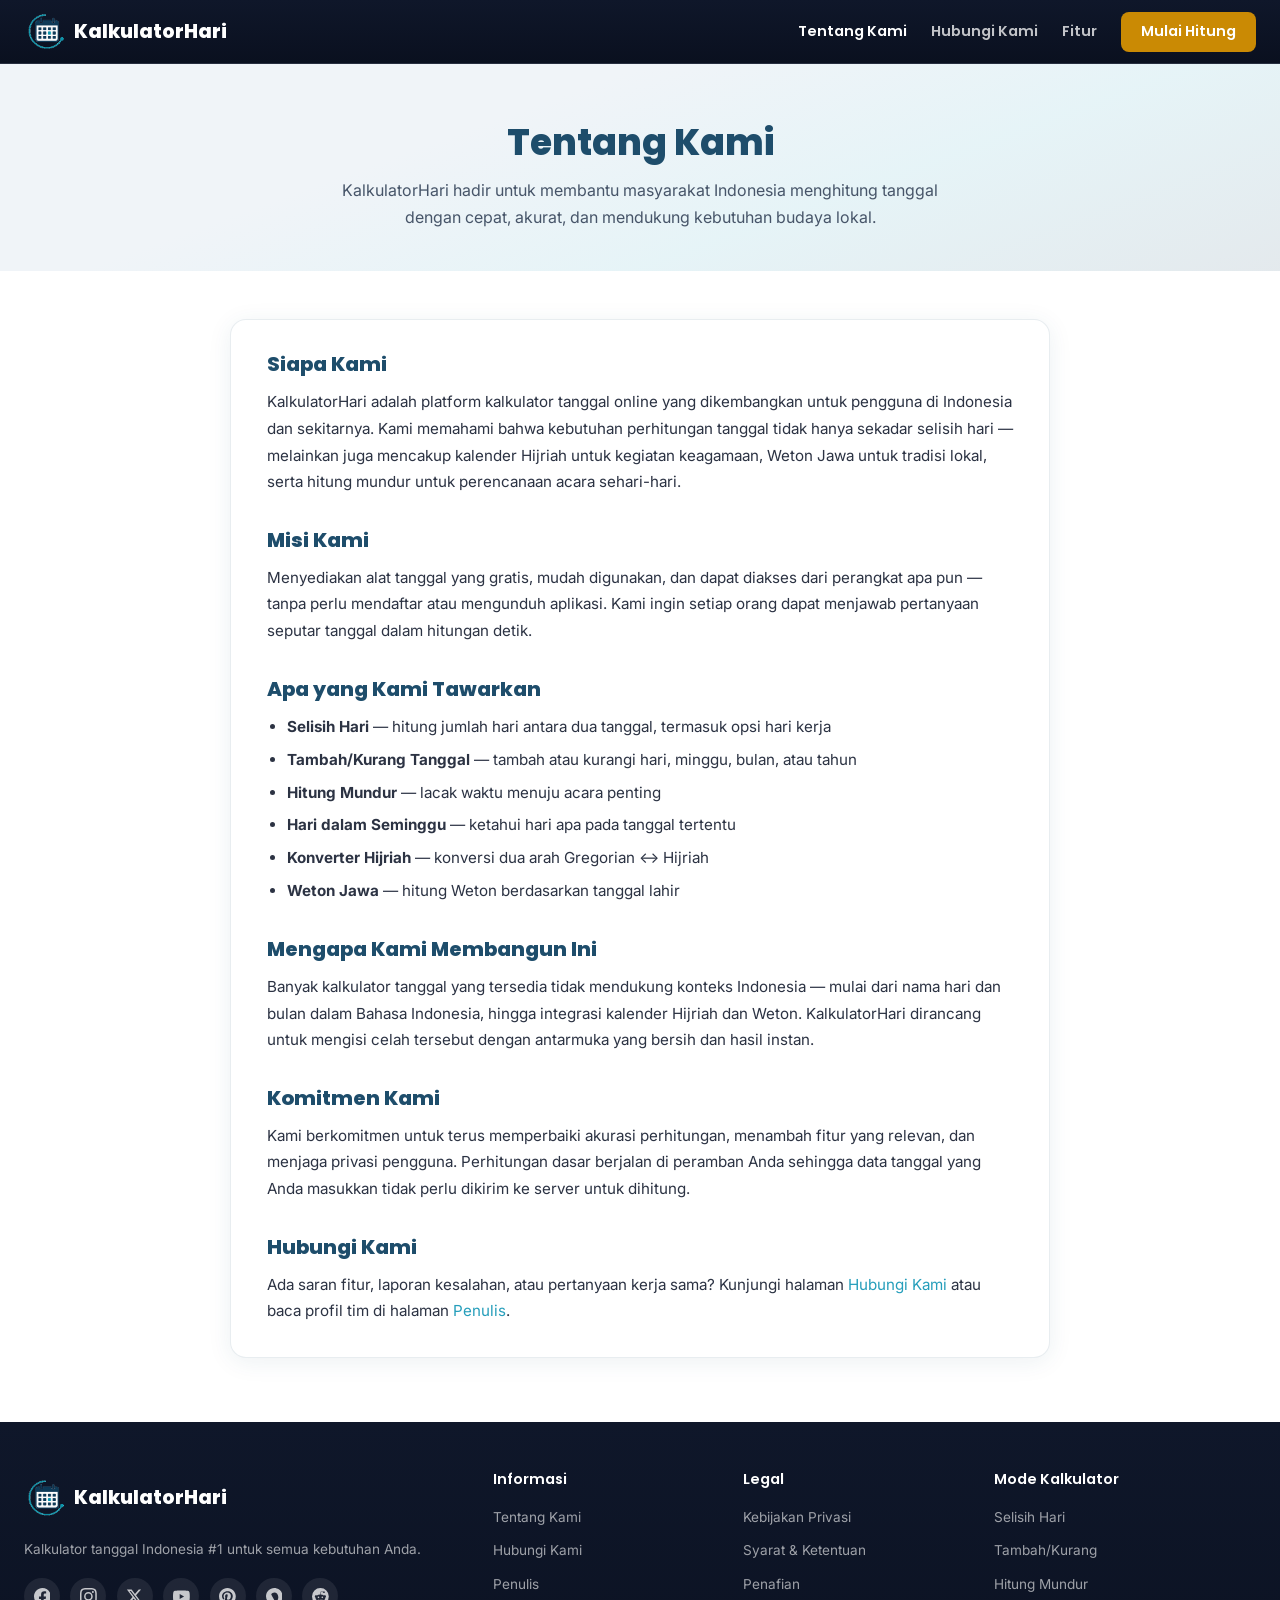
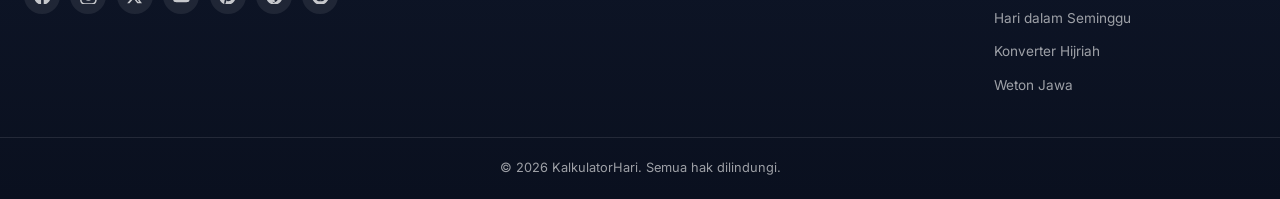
==== commit 4d980ad6: "Refine navigation, FAQ heading, and Quora icon. Replace Beranda and FAQ header links with Tentang Ka" ====
--- a/about-us.html
+++ b/about-us.html
@@ -22,9 +22,9 @@
         <span>KalkulatorHari</span>
       </a>
       <nav class="nav" id="main-nav">
-        <a href="index.html" class="nav-link">Beranda</a>
+        <a href="about-us.html" class="nav-link active">Tentang Kami</a>
+        <a href="contact-us.html" class="nav-link">Hubungi Kami</a>
         <a href="index.html#mode" class="nav-link">Fitur</a>
-        <a href="index.html#faq" class="nav-link">FAQ</a>
         <a href="index.html#hero" class="nav-btn">Mulai Hitung</a>
       </nav>
       <button class="mobile-menu-btn" id="mobile-menu-btn" aria-label="Menu">
@@ -96,7 +96,7 @@
             <svg viewBox="0 0 24 24" aria-hidden="true"><path d="M12.017 0C5.396 0 .029 5.367.029 11.987c0 5.079 3.158 9.417 7.618 11.162-.105-.949-.199-2.403.041-3.439.219-.937 1.406-5.957 1.406-5.957s-.359-.719-.359-1.781c0-1.663.967-2.911 2.168-2.911 1.024 0 1.518.719 1.518 1.688 0 1.029-.653 2.567-.992 3.992-.285 1.193.6 2.165 1.775 2.165 2.128 0 3.768-2.245 3.768-5.487 0-2.861-2.063-4.869-5.008-4.869-3.41 0-5.409 2.562-5.409 5.199 0 1.033.394 2.143.889 2.741.099.12.112.225.085.348-.09.375-.293 1.199-.334 1.363-.053.225-.172.271-.401.165-1.495-.69-2.433-2.878-2.433-4.646 0-3.776 2.748-7.252 7.92-7.252 4.158 0 7.392 2.967 7.392 6.923 0 4.135-2.607 7.462-6.233 7.462-1.214 0-2.354-.629-2.746-1.378l-.748 2.853c-.271 1.043-1.002 2.35-1.492 3.146C9.57 23.812 10.763 24.009 12.017 24.009c6.624 0 11.99-5.367 11.99-11.988C24.007 5.367 18.641.001 12.017.001z"/></svg>
           </a>
           <a href="https://quora.com/" class="footer-social-link" aria-label="Quora" target="_blank" rel="noopener noreferrer">
-            <svg viewBox="0 0 448 512" aria-hidden="true"><path d="M440.5 0H7.4C3.3 0 0 3.3 0 7.4v497.2c0 4.1 3.3 7.4 7.4 7.4h433.1c4.1 0 7.4-3.3 7.4-7.4V7.4c0-4.1-3.3-7.4-7.4-7.4zM327.4 476.2c-17.9 40-51.2 72-93 88.9-18.2 7.7-37.5 11.5-57.5 11.5-60.2 0-115.4-34.6-141.5-89.2L0 477.2l29.2-90.4c-14.9-25.9-22.7-55.4-22.7-85.6 0-95.6 77.7-173.3 173.3-173.3s173.3 77.7 173.3 173.3c.1 45.8-17.7 88.9-50 121.1l-52.7-52.7z"/></svg>
+            <svg viewBox="0 0 24 24" aria-hidden="true"><path fill-rule="evenodd" d="M12.738 18.701c-.831-1.635-1.858-3.127-2.752-4.7h-.006c-1.01-1.658-1.858-3.127-2.541-5.018 1.088-1.573 2.53-2.576 4.41-2.576 3.398 0 5.762 2.842 5.762 6.961 0 4.176-2.418 7.047-5.873 7.047-1.297 0-2.56-.394-3.537-1.066l3.637 2.352zm5.455-16.78C16.531 1.018 14.251 0 11.88 0 5.305 0 .001 5.305.001 11.88c0 6.574 5.304 11.878 11.879 11.878 6.574 0 11.879-5.304 11.879-11.879 0-3.371-1.403-6.417-3.665-8.578z"/></svg>
           </a>
           <a href="https://reddit.com/" class="footer-social-link" aria-label="Reddit" target="_blank" rel="noopener noreferrer">
             <svg viewBox="0 0 24 24" aria-hidden="true"><path d="M12 0A12 12 0 0 0 0 12a12 12 0 0 0 12 12 12 12 0 0 0 12-12A12 12 0 0 0 12 0zm5.01 4.744c.688 0 1.25.561 1.25 1.249a1.25 1.25 0 0 1-2.498.056l-2.597-.547-.8 3.747c1.824.07 3.48.632 4.674 1.488.308-.309.73-.491 1.207-.491.968 0 1.754.786 1.754 1.754 0 .716-.435 1.333-1.01 1.614a3.111 3.111 0 0 1 .042.52c0 2.694-3.13 4.87-7.004 4.87-3.874 0-7.004-2.176-7.004-4.87 0-.183.015-.366.043-.534A1.748 1.748 0 0 1 4.028 12c0-.968.786-1.754 1.754-1.754.463 0 .898.196 1.207.49 1.207-.883 2.878-1.43 4.744-1.487l.885-4.182a.342.342 0 0 1 .14-.197.35.35 0 0 1 .238-.042l2.906.617a1.214 1.214 0 0 1 1.108-.701zM9.25 12C8.561 12 8 12.562 8 13.25c0 .687.561 1.248 1.25 1.248.687 0 1.248-.561 1.248-1.249 0-.688-.561-1.249-1.249-1.249zm5.5 0c-.687 0-1.248.561-1.248 1.25 0 .687.561 1.248 1.249 1.248.688 0 1.249-.561 1.249-1.249 0-.687-.562-1.249-1.25-1.249zm-5.466 3.99a.327.327 0 0 0-.231.094.33.33 0 0 0 0 .463c.842.842 2.484.913 2.961.913.477 0 2.105-.056 2.961-.913a.361.361 0 0 0 .029-.463.33.33 0 0 0-.464 0c-.547.533-1.684.73-2.512.73-.828 0-1.979-.196-2.512-.73a.326.326 0 0 0-.232-.095z"/></svg>
--- a/style.css
+++ b/style.css
@@ -2156,11 +2156,6 @@
   width: 1.05rem;
   height: 1.05rem;
   fill: currentColor;
-}
-
-.footer-social-link[aria-label="Quora"] svg {
-  width: 0.9rem;
-  height: 1.05rem;
 }
 
 .footer-col h4 {
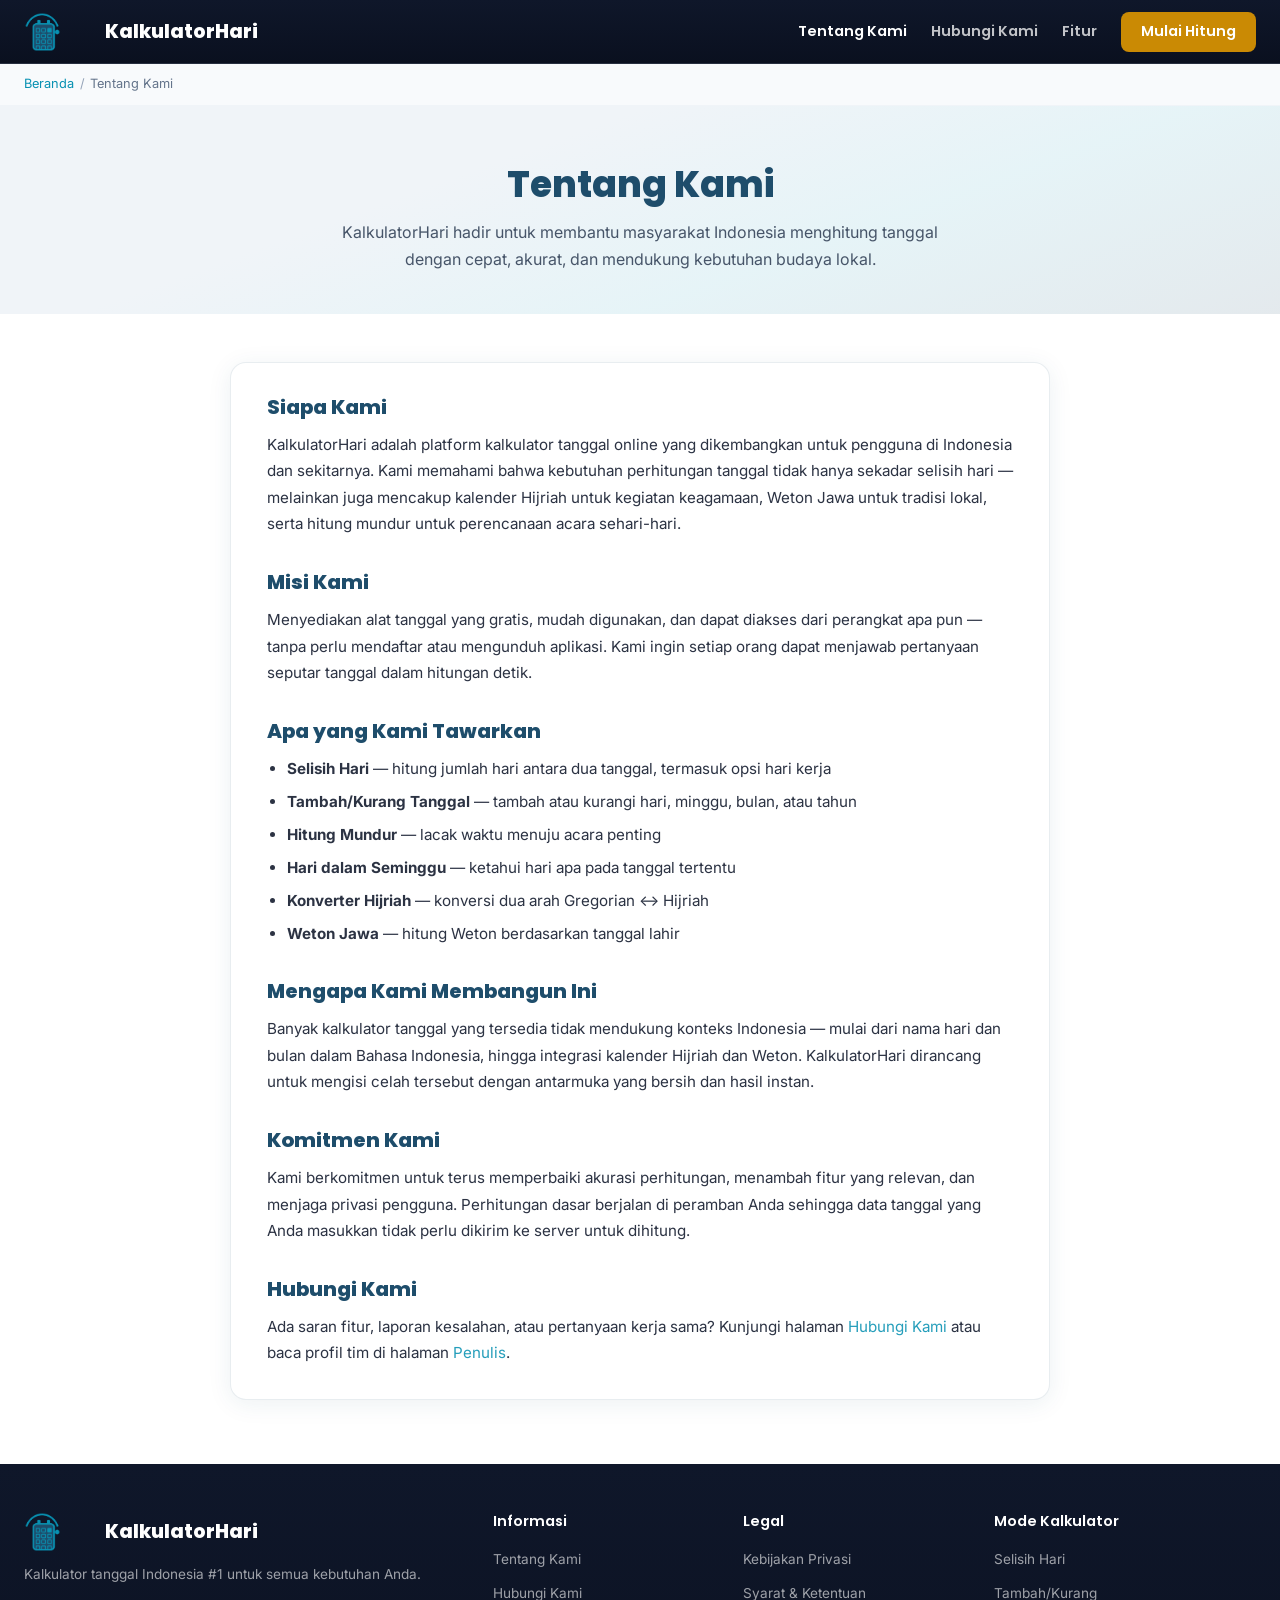
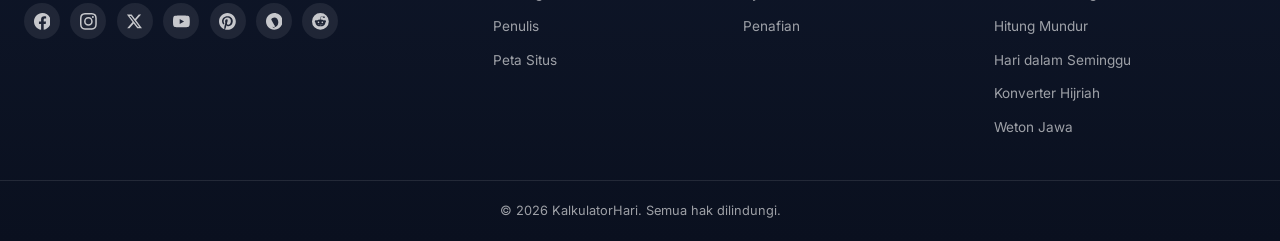
==== commit dbb4d3bf: "Add PDF export, SEO infrastructure, and updated brand assets. Ship multi-mode PDF downloads with loc" ====
--- a/about-us.html
+++ b/about-us.html
@@ -5,20 +5,33 @@
   <meta name="viewport" content="width=device-width, initial-scale=1.0">
   <title>Tentang Kami | KalkulatorHari</title>
   <meta name="description" content="Tentang KalkulatorHari — misi, visi, dan tim di balik kalkulator tanggal Indonesia untuk Gregorian, Hijriah, dan Weton Jawa.">
-  <link rel="icon" type="image/png" sizes="32x32" href="images/favicon-32.png">
-  <link rel="icon" type="image/png" sizes="512x512" href="images/favicon.png">
-  <link rel="apple-touch-icon" href="images/favicon.png">
+  <meta property="og:type" content="website">
+  <meta property="og:title" content="Tentang Kami | KalkulatorHari">
+  <meta property="og:description" content="Tentang KalkulatorHari — misi, visi, dan tim di balik kalkulator tanggal Indonesia untuk Gregorian, Hijriah, dan Weton Jawa.">
+  <meta property="og:image" content="images/brand-og.webp">
+  <meta property="og:image:width" content="1200">
+  <meta property="og:image:height" content="630">
+  <meta property="og:image:alt" content="KalkulatorHari — kalkulator tanggal Indonesia untuk selisih hari, hitung mundur, Hijriah, dan Weton Jawa">
+  <meta name="twitter:card" content="summary_large_image">
+  <meta name="twitter:title" content="Tentang Kami | KalkulatorHari">
+  <meta name="twitter:description" content="Tentang KalkulatorHari — misi, visi, dan tim di balik kalkulator tanggal Indonesia untuk Gregorian, Hijriah, dan Weton Jawa.">
+  <meta name="twitter:image" content="images/brand-og.webp">
+  <link rel="canonical" href="https://www.kalkulatorhari.com/about-us.html">
+  <link rel="icon" type="image/webp" sizes="32x32" href="images/brand-favicon-32.webp">
+  <link rel="icon" type="image/webp" sizes="512x512" href="images/brand-favicon.webp">
+  <link rel="apple-touch-icon" href="images/brand-favicon.webp">
   <link rel="preconnect" href="https://fonts.googleapis.com">
   <link rel="preconnect" href="https://fonts.gstatic.com" crossorigin>
   <link href="https://fonts.googleapis.com/css2?family=Inter:wght@400;500&family=Poppins:wght@600;800&display=swap" rel="stylesheet">
   <link rel="stylesheet" href="style.css">
+  <script src="seo.js"></script>
 </head>
 <body>
 
   <header id="header">
     <div class="header-inner">
       <a href="index.html" class="logo">
-        <img src="images/logo.png" alt="" class="logo-img" width="52" height="35">
+        <img src="images/brand-logo.webp" alt="Logo KalkulatorHari" class="logo-img" width="37" height="40">
         <span>KalkulatorHari</span>
       </a>
       <nav class="nav" id="main-nav">
@@ -32,6 +45,15 @@
       </button>
     </div>
   </header>
+
+  <nav class="breadcrumb" aria-label="Breadcrumb">
+    <div class="container">
+      <ol>
+        <li><a href="index.html">Beranda</a></li>
+        <li aria-current="page">Tentang Kami</li>
+      </ol>
+    </div>
+  </nav>
 
   <section class="page-hero">
     <div class="container">
@@ -75,7 +97,7 @@
     <div class="container footer-grid">
       <div class="footer-col">
         <a href="index.html" class="footer-logo">
-          <img src="images/logo.png" alt="" class="logo-img" width="52" height="35">
+          <img src="images/brand-logo.webp" alt="Logo KalkulatorHari" class="logo-img" width="37" height="40">
           <span>KalkulatorHari</span>
         </a>
         <p class="footer-tagline">Kalkulator tanggal Indonesia #1 untuk semua kebutuhan Anda.</p>
@@ -109,6 +131,7 @@
           <li><a href="about-us.html">Tentang Kami</a></li>
           <li><a href="contact-us.html">Hubungi Kami</a></li>
           <li><a href="author.html">Penulis</a></li>
+          <li><a href="sitemap.html">Peta Situs</a></li>
         </ul>
       </div>
       <div class="footer-col">
@@ -136,6 +159,6 @@
     </div>
   </footer>
 
-  <script src="site.js"></script>
+  <script src="site.js" defer></script>
 </body>
 </html>
--- a/style.css
+++ b/style.css
@@ -137,8 +137,9 @@
 }
 
 .logo-img {
-  width: 85px;
-  height: auto;
+  height: 40px;
+  width: auto;
+  max-width: 44px;
   object-fit: contain;
   flex-shrink: 0;
   display: block;
@@ -146,10 +147,10 @@
 
 .logo span {
   color: var(--white);
-  padding-left: 0;
-  padding-right: 0;
-  margin-left: -44px;
-  margin-right: -44px;
+  padding-left: 42px;
+  padding-right: 42px;
+  margin-left: -7px;
+  margin-right: -7px;
 }
 
 .nav {
@@ -607,6 +608,33 @@
   line-height: 1.8;
 }
 
+.btn-pdf-download {
+  display: inline-flex;
+  align-items: center;
+  gap: 0.35rem;
+  margin-top: 0.85rem;
+  padding: 0.35rem 0.75rem;
+  font-family: 'Poppins', sans-serif;
+  font-size: 0.75rem;
+  font-weight: 600;
+  color: var(--purple);
+  background: var(--white);
+  border: 1.5px solid rgba(var(--purple-rgb), 0.25);
+  border-radius: 999px;
+  cursor: pointer;
+  transition: background 0.2s, border-color 0.2s, color 0.2s;
+}
+
+.btn-pdf-download:hover {
+  background: rgba(var(--teal-rgb), 0.08);
+  border-color: var(--teal);
+  color: var(--teal);
+}
+
+.btn-pdf-download svg {
+  flex-shrink: 0;
+}
+
 .result-date {
   font-family: 'Poppins', sans-serif;
   font-size: 1.75rem;
@@ -654,6 +682,7 @@
 /* Countdown */
 .countdown-wrap {
   margin-top: 1.25rem;
+  text-align: center;
 }
 
 .countdown-event {
@@ -815,15 +844,135 @@
   grid-column: 1 / -1;
   display: grid;
   grid-template-columns: minmax(0, 1.15fr) minmax(0, 0.85fr);
-  grid-template-rows: 1fr auto;
+  grid-template-rows: auto auto;
   gap: 1.5rem 3rem;
-  align-items: end;
+  align-items: start;
 }
 
 .tentang-card-features {
   grid-column: 1;
   grid-row: 1;
-  align-self: start;
+  align-self: stretch;
+  padding: 0;
+  overflow: hidden;
+  border: 1px solid rgba(var(--purple-rgb), 0.12);
+  box-shadow: 0 8px 32px rgba(var(--purple-rgb), 0.1);
+}
+
+.tentang-card-features::before {
+  content: '';
+  display: block;
+  height: 4px;
+  background: linear-gradient(90deg, var(--purple), var(--teal), var(--green));
+}
+
+.features-card-header {
+  display: flex;
+  align-items: center;
+  gap: 1rem;
+  padding: 1.5rem 1.75rem 0;
+}
+
+.features-card-icon {
+  margin-bottom: 0;
+  flex-shrink: 0;
+  width: 48px;
+  height: 48px;
+  border-radius: 14px;
+  background: linear-gradient(135deg, rgba(var(--purple-rgb), 0.14), rgba(var(--teal-rgb), 0.18));
+  color: var(--purple);
+  box-shadow: inset 0 0 0 1px rgba(var(--purple-rgb), 0.1);
+}
+
+.tentang-card-features h3 {
+  margin: 0;
+  font-size: 1.15rem;
+  line-height: 1.35;
+}
+
+.tentang-card-features .features-intro {
+  margin: 1.15rem 1.75rem 1.25rem;
+  padding: 1rem 1.15rem;
+  background: linear-gradient(135deg, rgba(var(--purple-rgb), 0.05), rgba(var(--teal-rgb), 0.07));
+  border-radius: 12px;
+  border: 1px solid rgba(var(--purple-rgb), 0.08);
+  font-size: 0.9rem;
+  line-height: 1.7;
+  opacity: 0.92;
+}
+
+.tentang-card-features .features-pill-list {
+  display: flex;
+  flex-wrap: wrap;
+  align-items: flex-start;
+  gap: 0.5rem 0.55rem;
+  margin: 0 1.75rem;
+  padding: 0;
+  background: transparent;
+  border: none;
+}
+
+.tentang-card-features .features-pill-list .pill {
+  display: inline-flex;
+  align-items: center;
+  width: auto;
+  max-width: 100%;
+  flex: 0 1 auto;
+  padding: 0.5rem 0.95rem 0.5rem 1.15rem;
+  border-radius: 20px;
+  font-size: 0.8rem;
+  font-weight: 500;
+  line-height: 1.4;
+  color: var(--dark);
+  background: var(--light);
+  border: 1px solid rgba(var(--purple-rgb), 0.12);
+  box-shadow: none;
+  transition: background 0.2s, border-color 0.2s;
+}
+
+.tentang-card-features .features-pill-list .pill::before {
+  content: '';
+  position: absolute;
+  left: 0.55rem;
+  top: 50%;
+  transform: translateY(-50%);
+  width: 6px;
+  height: 6px;
+  border-radius: 50%;
+  background: var(--teal);
+  border: none;
+  margin: 0;
+}
+
+.tentang-card-features .features-pill-list .pill:nth-child(3n+2)::before {
+  background: var(--green);
+}
+
+.tentang-card-features .features-pill-list .pill:nth-child(3n)::before {
+  background: var(--pink);
+}
+
+.tentang-card-features .features-pill-list .pill:hover {
+  background: rgba(var(--purple-rgb), 0.08);
+  border-color: rgba(var(--purple-rgb), 0.25);
+  transform: none;
+  box-shadow: none;
+}
+
+.tentang-card-features .features-note {
+  margin: 1.25rem 1.75rem 1.75rem;
+  padding: 1rem 1.15rem 1rem 1.25rem;
+  background: var(--light);
+  border-radius: 12px;
+  border-left: 4px solid var(--teal);
+}
+
+.tentang-card-features .features-note p {
+  margin: 0;
+  font-size: 0.88rem;
+  line-height: 1.7;
+  color: var(--dark);
+  opacity: 0.88;
 }
 
 .tentang-lead {
@@ -860,6 +1009,8 @@
   display: flex;
   align-items: center;
   justify-content: center;
+  margin-left: 43px;
+  margin-right: 43px;
   margin-bottom: 1rem;
 }
 
@@ -882,6 +1033,12 @@
   display: flex;
   flex-wrap: wrap;
   gap: 0.5rem;
+  margin-bottom: 0;
+}
+
+.tentang-card .pill-list + p {
+  margin-top: 1rem;
+  margin-bottom: 0;
 }
 
 .pill {
@@ -918,78 +1075,180 @@
 
 .format-cards {
   display: grid;
-  grid-template-columns: repeat(3, 1fr);
+  grid-template-columns: repeat(3, minmax(0, 1fr));
   gap: 0.65rem;
+  flex: 1;
+  min-width: 0;
+  align-self: center;
 }
 
 .tentang-card-formats {
-  grid-column: 1;
+  grid-column: 1 / -1;
   grid-row: 2;
-  padding: 1.25rem 1.5rem;
-}
-
-.formats-header {
-  display: flex;
-  align-items: center;
-  gap: 0.75rem;
-  margin-bottom: 1rem;
-}
-
-.formats-header .tentang-card-icon {
+  padding: 0;
+  overflow: visible;
+  border: none;
+  box-shadow: none;
+  background: transparent;
+}
+
+.tentang-card-formats::before {
+  display: none;
+}
+
+.formats-inner {
+  display: flex;
+  align-items: stretch;
+  gap: 1rem;
+  padding: 0.85rem 1.15rem;
+  border-radius: 14px;
+  border: 1px solid rgba(var(--purple-rgb), 0.1);
+  background:
+    radial-gradient(ellipse 50% 80% at 0% 50%, rgba(var(--teal-rgb), 0.08), transparent 65%),
+    linear-gradient(180deg, var(--light) 0%, var(--white) 100%);
+  box-shadow: 0 6px 22px rgba(var(--purple-rgb), 0.07);
+}
+
+.formats-card-header {
+  display: flex;
+  flex-direction: column;
+  align-items: flex-start;
+  justify-content: center;
+  text-align: left;
+  gap: 0.45rem;
+  flex: 0 0 min(148px, 17%);
+  padding: 0.15rem 1rem 0.15rem 0;
+  border-bottom: none;
+  border-right: 1px solid rgba(var(--purple-rgb), 0.1);
+}
+
+.formats-card-icon {
   margin-bottom: 0;
   flex-shrink: 0;
-}
-
-.formats-header h3 {
+  width: 36px;
+  height: 36px;
+  border-radius: 10px;
+  background: var(--white);
+  color: var(--teal);
+  box-shadow:
+    0 0 0 1px rgba(var(--teal-rgb), 0.15),
+    0 3px 10px rgba(var(--purple-rgb), 0.08);
+}
+
+.formats-card-header h3 {
   margin: 0;
+  font-size: 0.92rem;
+  line-height: 1.3;
+  color: var(--purple);
 }
 
 .format-card {
-  background: var(--light);
-  border-radius: 12px;
-  padding: 0.85rem 0.6rem;
+  position: relative;
+  display: flex;
+  flex-direction: column;
+  align-items: center;
+  gap: 0.35rem;
+  min-height: 0;
+  padding: 0.7rem 0.55rem 0.65rem;
   text-align: center;
-  border: 2px solid transparent;
-  transition: transform 0.2s, border-color 0.2s, box-shadow 0.2s;
+  border: 1px solid rgba(var(--purple-rgb), 0.09);
+  border-radius: 11px;
+  background: var(--white);
+  box-shadow: 0 2px 10px rgba(var(--purple-rgb), 0.05);
+  transition: transform 0.2s, box-shadow 0.2s, border-color 0.2s;
+}
+
+.format-card::before {
+  content: '';
+  position: absolute;
+  top: 0;
+  left: 0.65rem;
+  right: 0.65rem;
+  height: 2px;
+  border-radius: 0 0 3px 3px;
 }
 
 .format-card:hover {
-  transform: translateY(-3px);
-  box-shadow: 0 6px 20px rgba(var(--purple-rgb), 0.12);
-}
-
-.format-card--intl { border-top: 3px solid var(--purple); }
-.format-card--eu { border-top: 3px solid var(--teal); }
-.format-card--us { border-top: 3px solid var(--green); }
+  transform: translateY(-2px);
+  border-color: rgba(var(--teal-rgb), 0.22);
+  box-shadow: 0 8px 18px rgba(var(--purple-rgb), 0.1);
+}
+
+.format-card--intl::before { background: linear-gradient(90deg, var(--purple), #2a6a8f); }
+.format-card--eu::before { background: linear-gradient(90deg, var(--teal), #0e7f9c); }
+.format-card--us::before { background: linear-gradient(90deg, var(--green), #a16207); }
+
+.format-card--intl { color: var(--purple); }
+.format-card--eu { color: var(--teal); }
+.format-card--us { color: var(--green); }
 
 .format-card-icon {
   display: flex;
   align-items: center;
   justify-content: center;
-  margin-bottom: 0.5rem;
-  height: 24px;
+  flex-shrink: 0;
+  width: 28px;
+  height: 28px;
+  margin-bottom: 0;
+  border-radius: 8px;
+  background: rgba(var(--purple-rgb), 0.08);
+}
+
+.format-card-icon svg {
+  width: 16px;
+  height: 16px;
+}
+
+.format-card--eu .format-card-icon {
+  background: rgba(var(--teal-rgb), 0.1);
+}
+
+.format-card--us .format-card-icon {
+  background: rgba(var(--green-rgb), 0.12);
 }
 
 .format-code {
-  font-family: 'Poppins', sans-serif;
-  font-weight: 600;
-  color: var(--purple);
-  font-size: 0.85rem;
-  margin-bottom: 0.2rem;
-  letter-spacing: 0.02em;
+  font-family: 'Courier New', Courier, monospace;
+  font-weight: 700;
+  color: var(--dark);
+  font-size: 0.8rem;
+  margin-bottom: 0;
+  letter-spacing: 0.03em;
+  padding: 0.22rem 0.45rem;
+  border-radius: 6px;
+  background: var(--light);
+  border: 1px dashed rgba(var(--purple-rgb), 0.16);
+  white-space: nowrap;
+}
+
+.format-card--eu .format-code {
+  border-color: rgba(var(--teal-rgb), 0.2);
+}
+
+.format-card--us .format-code {
+  border-color: rgba(var(--green-rgb), 0.22);
 }
 
 .format-name {
-  font-size: 0.72rem;
+  font-size: 0.66rem;
   color: var(--dark);
-  opacity: 0.65;
-  line-height: 1.3;
+  opacity: 0.68;
+  line-height: 1.25;
+  max-width: 13ch;
+}
+
+.formats-card-icon svg {
+  width: 18px;
+  height: 18px;
 }
 
 .tentang-aside {
   grid-column: 2;
-  grid-row: 1 / -1;
-  align-self: end;
+  grid-row: 1;
+  align-self: stretch;
+  display: flex;
+  flex-direction: column;
+  min-height: 0;
   position: sticky;
   top: 88px;
   padding-left: 16px;
@@ -997,6 +1256,10 @@
 
 .about-image-frame {
   position: relative;
+  flex: 1;
+  display: flex;
+  flex-direction: column;
+  min-height: 0;
   padding: 0 0 0 12px;
 }
 
@@ -1012,6 +1275,9 @@
 
 .about-image-wrapper {
   position: relative;
+  flex: 1;
+  display: flex;
+  min-height: 0;
   border-radius: 16px;
   overflow: hidden;
   box-shadow: 0 16px 48px rgba(var(--purple-rgb), 0.22);
@@ -1020,10 +1286,10 @@
 
 .about-photo {
   width: 100%;
-  height: auto;
-  margin-top: -10px;
-  margin-bottom: -10px;
-  object-fit: contain;
+  height: 100%;
+  margin: 0;
+  object-fit: cover;
+  object-position: center top;
   display: block;
 }
 
@@ -1701,6 +1967,23 @@
   opacity: 0.85;
 }
 
+.mengapa-cta {
+  text-align: center;
+  margin-top: 2rem;
+  opacity: 0;
+  transform: translateY(40px);
+  transition: opacity 0.95s ease-out 1.35s, transform 0.95s ease-out 1.35s;
+}
+
+#mengapa.visible .mengapa-cta {
+  opacity: 1;
+  transform: translateY(0);
+}
+
+.mengapa-cta .btn-cta {
+  margin: 0;
+}
+
 /* FAQ */
 .faq-section {
   position: relative;
@@ -1905,6 +2188,40 @@
   padding: 3rem 0 4rem;
 }
 
+.breadcrumb {
+  padding: 0.65rem 0;
+  background: var(--section-surface);
+  border-bottom: 1px solid var(--light);
+  font-size: 0.8rem;
+}
+
+.breadcrumb ol {
+  list-style: none;
+  display: flex;
+  flex-wrap: wrap;
+  gap: 0.35rem;
+  align-items: center;
+}
+
+.breadcrumb li + li::before {
+  content: '/';
+  margin-right: 0.35rem;
+  color: #94a3b8;
+}
+
+.breadcrumb a {
+  color: var(--teal);
+  text-decoration: none;
+}
+
+.breadcrumb a:hover {
+  text-decoration: underline;
+}
+
+.breadcrumb [aria-current="page"] {
+  color: #64748b;
+}
+
 .content-card {
   max-width: 820px;
   margin: 0 auto;
@@ -1958,6 +2275,45 @@
   align-items: flex-start;
   margin-bottom: 2rem;
   flex-wrap: wrap;
+}
+
+.author-intro {
+  display: grid;
+  grid-template-columns: minmax(240px, 320px) 1fr;
+  gap: 2.5rem;
+  align-items: start;
+  margin-bottom: 2.25rem;
+  padding-bottom: 2.25rem;
+  border-bottom: 1px solid rgba(var(--purple-rgb), 0.1);
+}
+
+.author-figure {
+  margin: 0;
+}
+
+.author-photo {
+  width: 100%;
+  aspect-ratio: 4 / 5;
+  height: auto;
+  display: block;
+  object-fit: cover;
+  object-position: center top;
+  border-radius: 14px;
+  box-shadow:
+    0 0 0 1px rgba(var(--purple-rgb), 0.06),
+    0 16px 40px rgba(var(--purple-rgb), 0.14);
+}
+
+.author-figure figcaption {
+  margin-top: 0.75rem;
+  font-size: 0.8rem;
+  color: #64748b;
+  text-align: center;
+  line-height: 1.5;
+}
+
+.author-intro-text h2 {
+  margin-top: 0;
 }
 
 .author-avatar {
@@ -2084,6 +2440,21 @@
     padding: 1.5rem 1.25rem;
   }
 
+  .author-intro {
+    grid-template-columns: 1fr;
+    gap: 1.25rem;
+    text-align: center;
+  }
+
+  .author-figure {
+    max-width: 320px;
+    margin: 0 auto;
+  }
+
+  .author-intro-text h2 {
+    text-align: center;
+  }
+
   .footer-grid {
     grid-template-columns: 1fr;
   }
@@ -2115,10 +2486,10 @@
 
 .footer-logo span {
   color: var(--white);
-  padding-left: 0;
-  padding-right: 0;
-  margin-left: -44px;
-  margin-right: -44px;
+  padding-left: 42px;
+  padding-right: 42px;
+  margin-left: -7px;
+  margin-right: -7px;
 }
 
 .footer-tagline {
@@ -2325,6 +2696,27 @@
     align-self: auto;
   }
 
+  .features-card-header {
+    padding-left: 1.25rem;
+    padding-right: 1.25rem;
+  }
+
+  .tentang-card-features .features-intro {
+    margin-left: 1.25rem;
+    margin-right: 1.25rem;
+  }
+
+  .tentang-card-features .features-pill-list {
+    margin-left: 1.25rem;
+    margin-right: 1.25rem;
+  }
+
+  .tentang-card-features .features-note {
+    margin-left: 1.25rem;
+    margin-right: 1.25rem;
+    margin-bottom: 1.25rem;
+  }
+
   .tentang-aside {
     position: static;
     order: -1;
@@ -2343,8 +2735,32 @@
     height: auto;
   }
 
+  .formats-inner {
+    flex-direction: column;
+    padding: 0.85rem 1rem;
+  }
+
+  .formats-card-header {
+    flex: none;
+    width: 100%;
+    flex-direction: row;
+    align-items: center;
+    gap: 0.6rem;
+    padding: 0 0 0.75rem;
+    border-right: none;
+    border-bottom: 1px solid rgba(var(--purple-rgb), 0.1);
+  }
+
   .format-cards {
     grid-template-columns: 1fr;
+  }
+
+  .format-name {
+    max-width: none;
+  }
+
+  .format-code {
+    white-space: normal;
   }
 
   .steps {
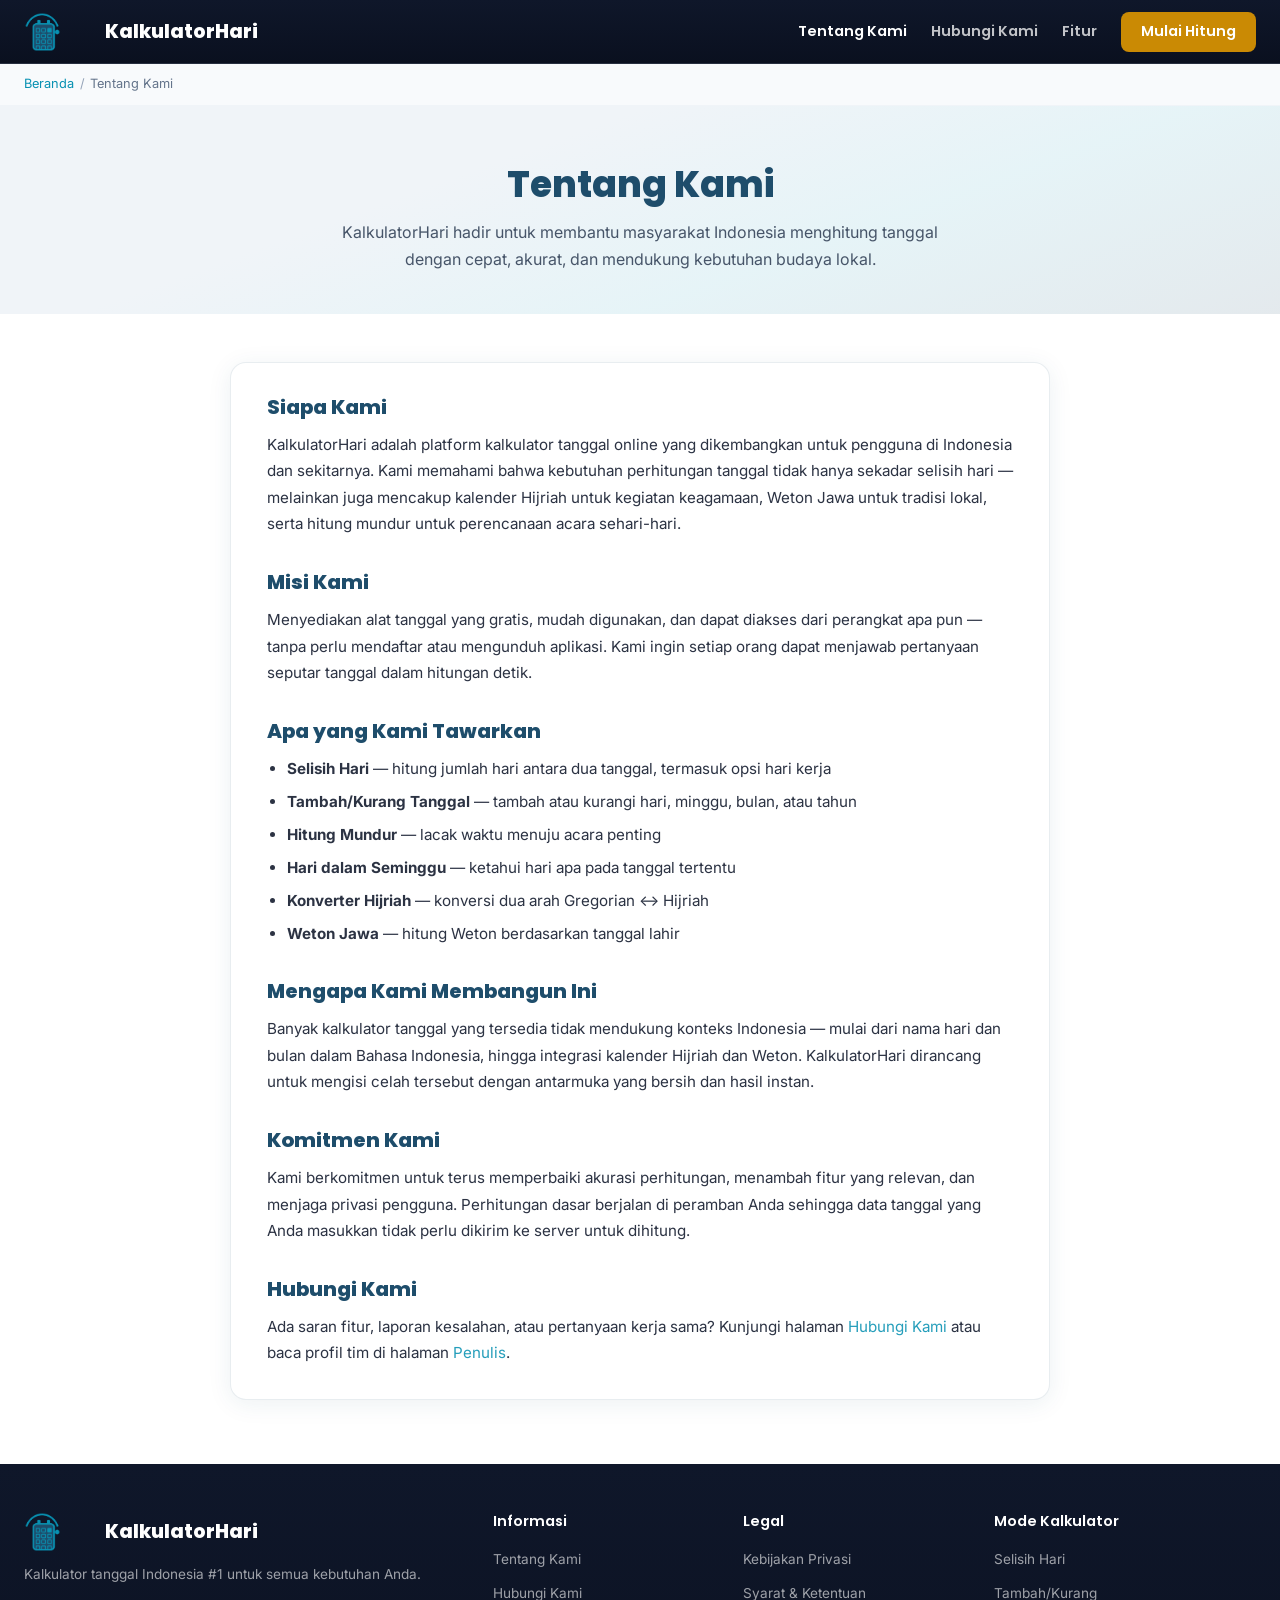
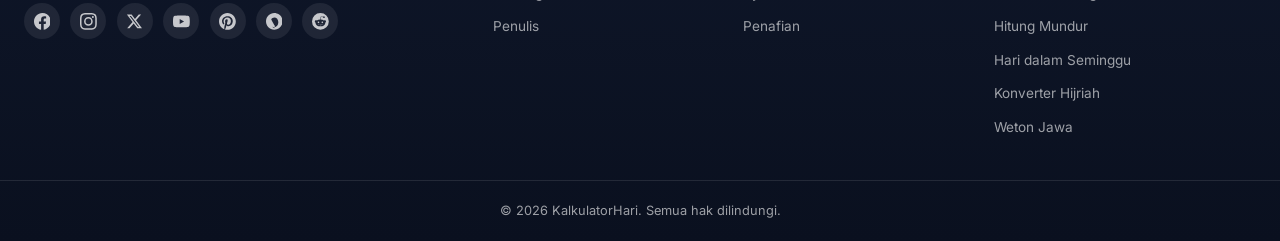
==== commit 9c61dbee: "Add landing page CTAs and keep sitemap as XML only. Co-authored-by: Cursor <cursoragent@cursor.com>" ====
--- a/about-us.html
+++ b/about-us.html
@@ -131,7 +131,6 @@
           <li><a href="about-us.html">Tentang Kami</a></li>
           <li><a href="contact-us.html">Hubungi Kami</a></li>
           <li><a href="author.html">Penulis</a></li>
-          <li><a href="sitemap.html">Peta Situs</a></li>
         </ul>
       </div>
       <div class="footer-col">
--- a/style.css
+++ b/style.css
@@ -451,6 +451,7 @@
 input[type="date"],
 input[type="number"],
 input[type="text"],
+input[type="email"],
 select {
   border: 2px solid var(--light);
   border-radius: 8px;
@@ -1550,12 +1551,30 @@
   color: var(--dark);
 }
 
+.cara-pakai-cta {
+  text-align: center;
+  margin-top: 2rem;
+  opacity: 0;
+  transform: translateY(20px);
+  transition: opacity 0.55s ease-out 0.8s, transform 0.55s ease-out 0.8s;
+}
+
+#cara-pakai.visible .cara-pakai-cta {
+  opacity: 1;
+  transform: translateY(0);
+}
+
+.cara-pakai-cta .btn-cta {
+  margin: 0;
+}
+
 @media (prefers-reduced-motion: reduce) {
   #cara-pakai .step-card,
   #cara-pakai .step-badge,
   #cara-pakai .step-icon-img,
   #cara-pakai .step-card h3,
-  #cara-pakai .step-card p {
+  #cara-pakai .step-card p,
+  #cara-pakai .cara-pakai-cta {
     opacity: 1 !important;
     transform: none !important;
     animation: none !important;
@@ -1730,6 +1749,23 @@
 .mode-card:focus-visible .mode-card-cta {
   opacity: 1;
   transform: translateY(0);
+}
+
+.mode-cta {
+  text-align: center;
+  margin-top: 2.5rem;
+  opacity: 0;
+  transform: translateY(20px);
+  transition: opacity 0.55s ease-out 1.35s, transform 0.55s ease-out 1.35s;
+}
+
+#mode.visible .mode-cta {
+  opacity: 1;
+  transform: translateY(0);
+}
+
+.mode-cta .btn-cta {
+  margin: 0;
 }
 
 /* Mengapa */
@@ -2360,6 +2396,10 @@
   padding: 1.75rem;
 }
 
+.contact-info-card {
+  height: 343px;
+}
+
 .contact-info-card h2,
 .contact-form-card h2 {
   font-size: 1.15rem;
@@ -2387,22 +2427,67 @@
   margin-bottom: 1rem;
 }
 
+.contact-form-card .form-group label {
+  display: block;
+  font-size: 0.85rem;
+  font-weight: 500;
+  margin-bottom: 0.4rem;
+  color: var(--dark);
+}
+
+.contact-form-card input[type="text"],
+.contact-form-card input[type="email"],
+.contact-form-card select,
 .contact-form-card textarea {
+  display: block;
+  width: 100%;
   border: 2px solid var(--light);
-  border-radius: 8px;
-  padding: 10px 14px;
-  width: 100%;
+  border-radius: 10px;
+  padding: 11px 14px;
   font-family: 'Inter', sans-serif;
+  font-size: 0.9rem;
+  line-height: 1.45;
   color: var(--dark);
-  font-size: 0.9rem;
+  background-color: var(--section-surface);
+  transition: border-color 0.2s, background-color 0.2s, box-shadow 0.2s;
+  -webkit-appearance: none;
+  appearance: none;
+}
+
+.contact-form-card select {
+  padding-right: 2.5rem;
+  background-image: url("data:image/svg+xml,%3Csvg xmlns='http://www.w3.org/2000/svg' width='16' height='16' viewBox='0 0 24 24' fill='none' stroke='%2364748b' stroke-width='2' stroke-linecap='round' stroke-linejoin='round'%3E%3Cpath d='m6 9 6 6 6-6'/%3E%3C/svg%3E");
+  background-repeat: no-repeat;
+  background-position: right 12px center;
+  background-size: 16px;
+  cursor: pointer;
+}
+
+.contact-form-card textarea {
   resize: vertical;
-  min-height: 120px;
-  transition: border-color 0.2s;
-}
-
+  min-height: 130px;
+}
+
+.contact-form-card input[type="text"]:focus,
+.contact-form-card input[type="email"]:focus,
+.contact-form-card select:focus,
 .contact-form-card textarea:focus {
   outline: none;
   border-color: var(--purple);
+  background-color: var(--white);
+  box-shadow: 0 0 0 3px rgba(var(--purple-rgb), 0.08);
+}
+
+.contact-form-card input::placeholder,
+.contact-form-card textarea::placeholder {
+  color: #94a3b8;
+  opacity: 1;
+}
+
+.contact-form-card .btn-primary {
+  margin-top: 0.25rem;
+  border-radius: 10px;
+  padding: 0.75rem 1.5rem;
 }
 
 .contact-status {
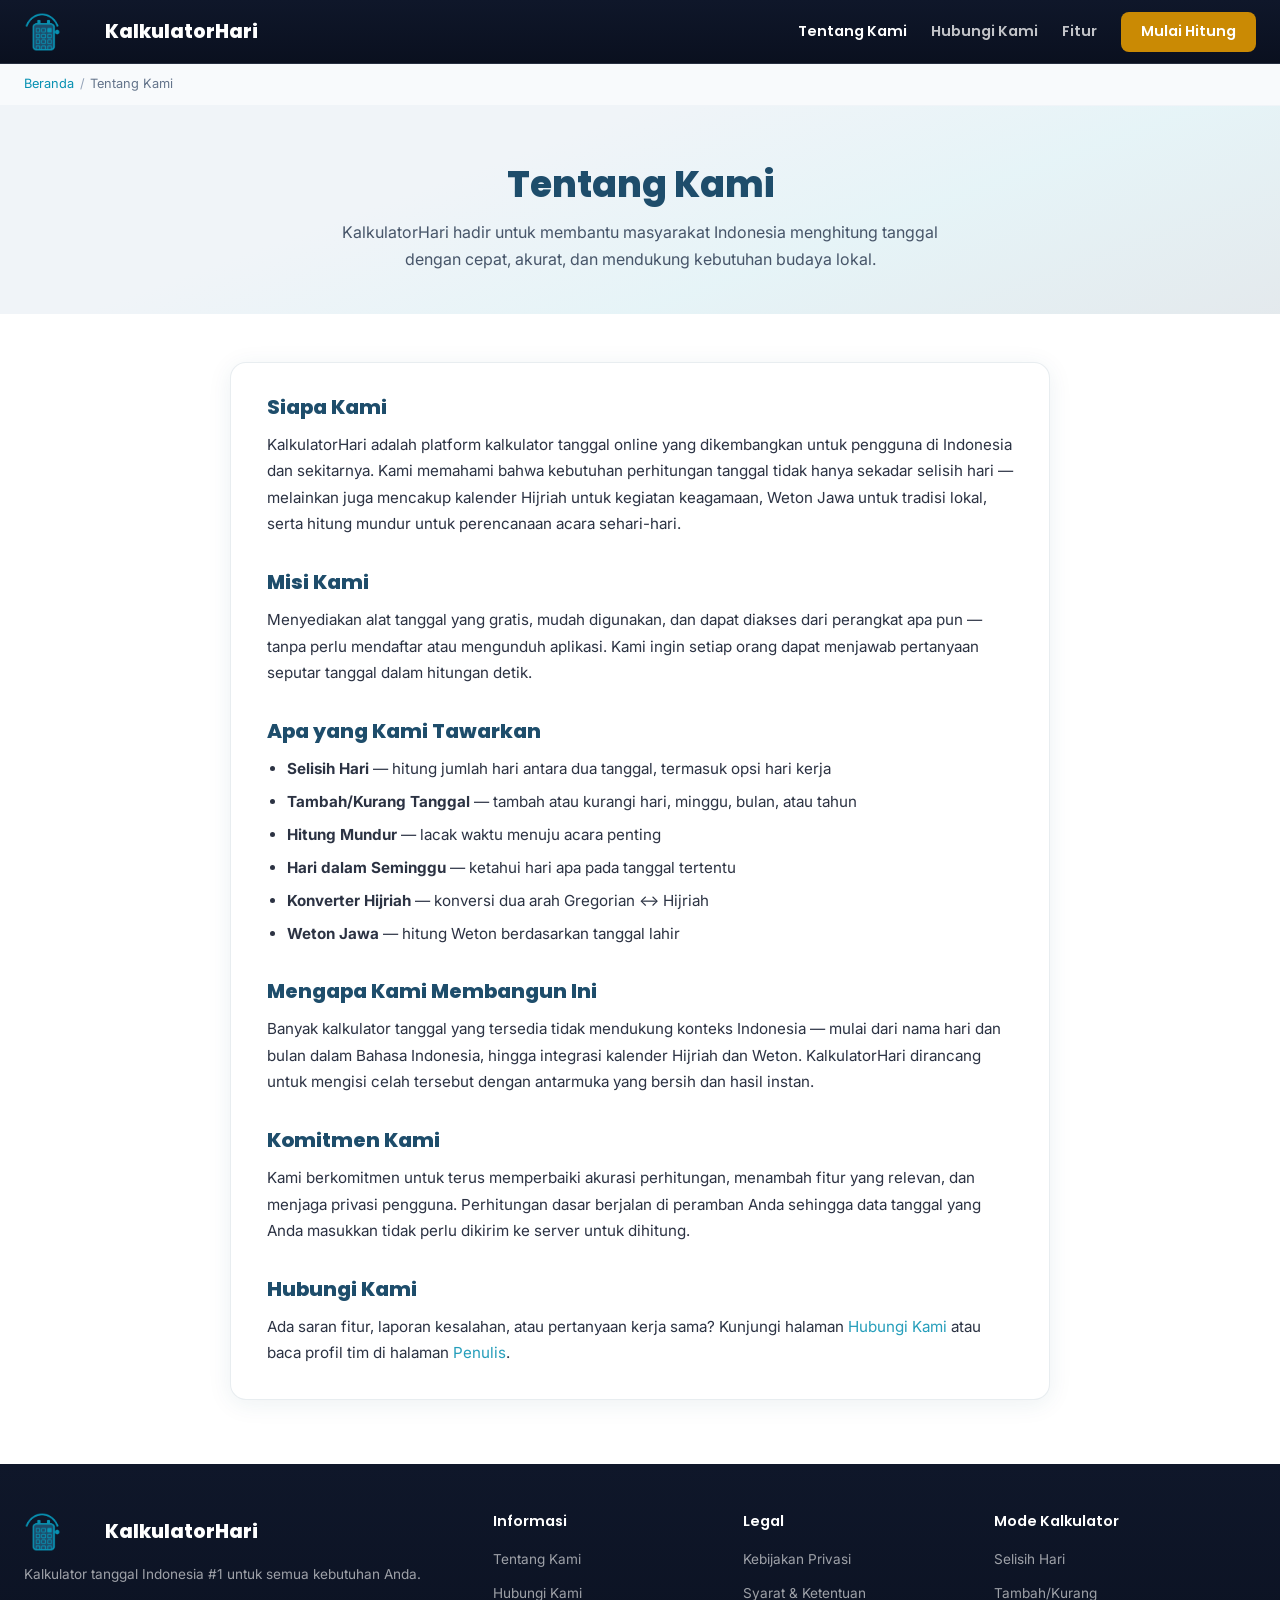
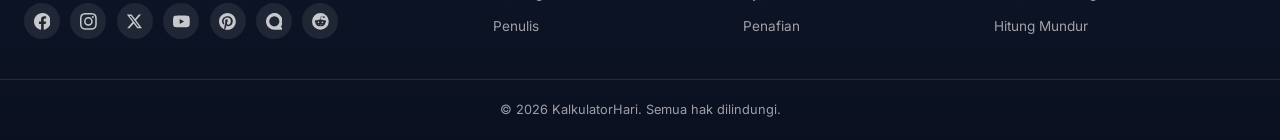
==== commit 720b91e7: "Improve calculator UX with in-panel results and hero background. Show results in place of the form w" ====
--- a/about-us.html
+++ b/about-us.html
@@ -118,7 +118,7 @@
             <svg viewBox="0 0 24 24" aria-hidden="true"><path d="M12.017 0C5.396 0 .029 5.367.029 11.987c0 5.079 3.158 9.417 7.618 11.162-.105-.949-.199-2.403.041-3.439.219-.937 1.406-5.957 1.406-5.957s-.359-.719-.359-1.781c0-1.663.967-2.911 2.168-2.911 1.024 0 1.518.719 1.518 1.688 0 1.029-.653 2.567-.992 3.992-.285 1.193.6 2.165 1.775 2.165 2.128 0 3.768-2.245 3.768-5.487 0-2.861-2.063-4.869-5.008-4.869-3.41 0-5.409 2.562-5.409 5.199 0 1.033.394 2.143.889 2.741.099.12.112.225.085.348-.09.375-.293 1.199-.334 1.363-.053.225-.172.271-.401.165-1.495-.69-2.433-2.878-2.433-4.646 0-3.776 2.748-7.252 7.92-7.252 4.158 0 7.392 2.967 7.392 6.923 0 4.135-2.607 7.462-6.233 7.462-1.214 0-2.354-.629-2.746-1.378l-.748 2.853c-.271 1.043-1.002 2.35-1.492 3.146C9.57 23.812 10.763 24.009 12.017 24.009c6.624 0 11.99-5.367 11.99-11.988C24.007 5.367 18.641.001 12.017.001z"/></svg>
           </a>
           <a href="https://quora.com/" class="footer-social-link" aria-label="Quora" target="_blank" rel="noopener noreferrer">
-            <svg viewBox="0 0 24 24" aria-hidden="true"><path fill-rule="evenodd" d="M12.738 18.701c-.831-1.635-1.858-3.127-2.752-4.7h-.006c-1.01-1.658-1.858-3.127-2.541-5.018 1.088-1.573 2.53-2.576 4.41-2.576 3.398 0 5.762 2.842 5.762 6.961 0 4.176-2.418 7.047-5.873 7.047-1.297 0-2.56-.394-3.537-1.066l3.637 2.352zm5.455-16.78C16.531 1.018 14.251 0 11.88 0 5.305 0 .001 5.305.001 11.88c0 6.574 5.304 11.878 11.879 11.878 6.574 0 11.879-5.304 11.879-11.879 0-3.371-1.403-6.417-3.665-8.578z"/></svg>
+            <svg viewBox="0 0 24 24" aria-hidden="true"><path fill-rule="evenodd" clip-rule="evenodd" d="M7.3799.9483A11.9628 11.9628 0 0 1 21.248 19.5397l2.4096 2.4225c.7322.7362.21 1.9905-.8272 1.9905l-10.7105.01a12.52 12.52 0 0 1-.304 0h-.02A11.9628 11.9628 0 0 1 7.3818.9503Zm7.3217 4.428a7.1717 7.1717 0 1 0-5.4873 13.2512 7.1717 7.1717 0 0 0 5.4883-13.2511Z"/></svg>
           </a>
           <a href="https://reddit.com/" class="footer-social-link" aria-label="Reddit" target="_blank" rel="noopener noreferrer">
             <svg viewBox="0 0 24 24" aria-hidden="true"><path d="M12 0A12 12 0 0 0 0 12a12 12 0 0 0 12 12 12 12 0 0 0 12-12A12 12 0 0 0 12 0zm5.01 4.744c.688 0 1.25.561 1.25 1.249a1.25 1.25 0 0 1-2.498.056l-2.597-.547-.8 3.747c1.824.07 3.48.632 4.674 1.488.308-.309.73-.491 1.207-.491.968 0 1.754.786 1.754 1.754 0 .716-.435 1.333-1.01 1.614a3.111 3.111 0 0 1 .042.52c0 2.694-3.13 4.87-7.004 4.87-3.874 0-7.004-2.176-7.004-4.87 0-.183.015-.366.043-.534A1.748 1.748 0 0 1 4.028 12c0-.968.786-1.754 1.754-1.754.463 0 .898.196 1.207.49 1.207-.883 2.878-1.43 4.744-1.487l.885-4.182a.342.342 0 0 1 .14-.197.35.35 0 0 1 .238-.042l2.906.617a1.214 1.214 0 0 1 1.108-.701zM9.25 12C8.561 12 8 12.562 8 13.25c0 .687.561 1.248 1.25 1.248.687 0 1.248-.561 1.248-1.249 0-.688-.561-1.249-1.249-1.249zm5.5 0c-.687 0-1.248.561-1.248 1.25 0 .687.561 1.248 1.249 1.248.688 0 1.249-.561 1.249-1.249 0-.687-.562-1.249-1.25-1.249zm-5.466 3.99a.327.327 0 0 0-.231.094.33.33 0 0 0 0 .463c.842.842 2.484.913 2.961.913.477 0 2.105-.056 2.961-.913a.361.361 0 0 0 .029-.463.33.33 0 0 0-.464 0c-.547.533-1.684.73-2.512.73-.828 0-1.979-.196-2.512-.73a.326.326 0 0 0-.232-.095z"/></svg>
@@ -147,9 +147,6 @@
           <li><a href="index.html#hero">Selisih Hari</a></li>
           <li><a href="index.html#hero">Tambah/Kurang</a></li>
           <li><a href="index.html#hero">Hitung Mundur</a></li>
-          <li><a href="index.html#hero">Hari dalam Seminggu</a></li>
-          <li><a href="index.html#hero">Konverter Hijriah</a></li>
-          <li><a href="index.html#hero">Weton Jawa</a></li>
         </ul>
       </div>
     </div>
--- a/style.css
+++ b/style.css
@@ -209,6 +209,7 @@
 
 /* Hero */
 #hero {
+  position: relative;
   min-height: auto;
   display: grid;
   grid-template-columns: minmax(0, 1.15fr) minmax(0, 0.85fr);
@@ -217,6 +218,7 @@
   padding: 2.5rem max(1.25rem, calc((100% - 1320px) / 2));
   width: 100%;
   box-sizing: border-box;
+  overflow: hidden;
   background: linear-gradient(
     160deg,
     var(--light) 35%,
@@ -225,6 +227,16 @@
   );
 }
 
+#hero::before {
+  content: '';
+  position: absolute;
+  inset: 0;
+  background: url('images/hero-kalkulator-banner.webp') center / cover no-repeat;
+  opacity: 0.14;
+  pointer-events: none;
+  z-index: 0;
+}
+
 @media (min-width: 901px) {
   .nav {
     display: flex;
@@ -244,6 +256,8 @@
 
 .hero-calc {
   order: 2;
+  position: relative;
+  z-index: 1;
   min-width: 0;
   width: min(100%, 580px);
   max-width: 580px;
@@ -398,23 +412,28 @@
 }
 
 .calc-body {
-  flex: 1;
-  display: grid;
   padding: 1.35rem 1.5rem 1.5rem;
 }
 
 .calc-panel {
-  grid-area: 1 / 1;
+  display: none;
   min-width: 0;
   width: 100%;
-  visibility: hidden;
-  pointer-events: none;
 }
 
 .calc-panel.active {
-  visibility: visible;
-  pointer-events: auto;
-  z-index: 1;
+  display: block;
+}
+
+.calc-panel.show-result .calc-form {
+  display: none;
+}
+
+.calc-panel.show-result .result-area:not([hidden]),
+.calc-panel.show-result .countdown-wrap:not([hidden]) {
+  margin-top: 0;
+  padding-top: 0;
+  border-top: none;
 }
 
 .panel-desc {
@@ -634,6 +653,27 @@
 
 .btn-pdf-download svg {
   flex-shrink: 0;
+}
+
+.btn-back-calc {
+  display: block;
+  width: 100%;
+  margin-top: 0.75rem;
+  padding: 0.7rem 1.5rem;
+  font-family: 'Poppins', sans-serif;
+  font-size: 0.9rem;
+  font-weight: 600;
+  color: var(--purple);
+  background: var(--white);
+  border: 2px solid rgba(var(--purple-rgb), 0.25);
+  border-radius: 8px;
+  cursor: pointer;
+  transition: background 0.2s, border-color 0.2s;
+}
+
+.btn-back-calc:hover {
+  background: rgba(var(--purple-rgb), 0.06);
+  border-color: var(--purple);
 }
 
 .result-date {
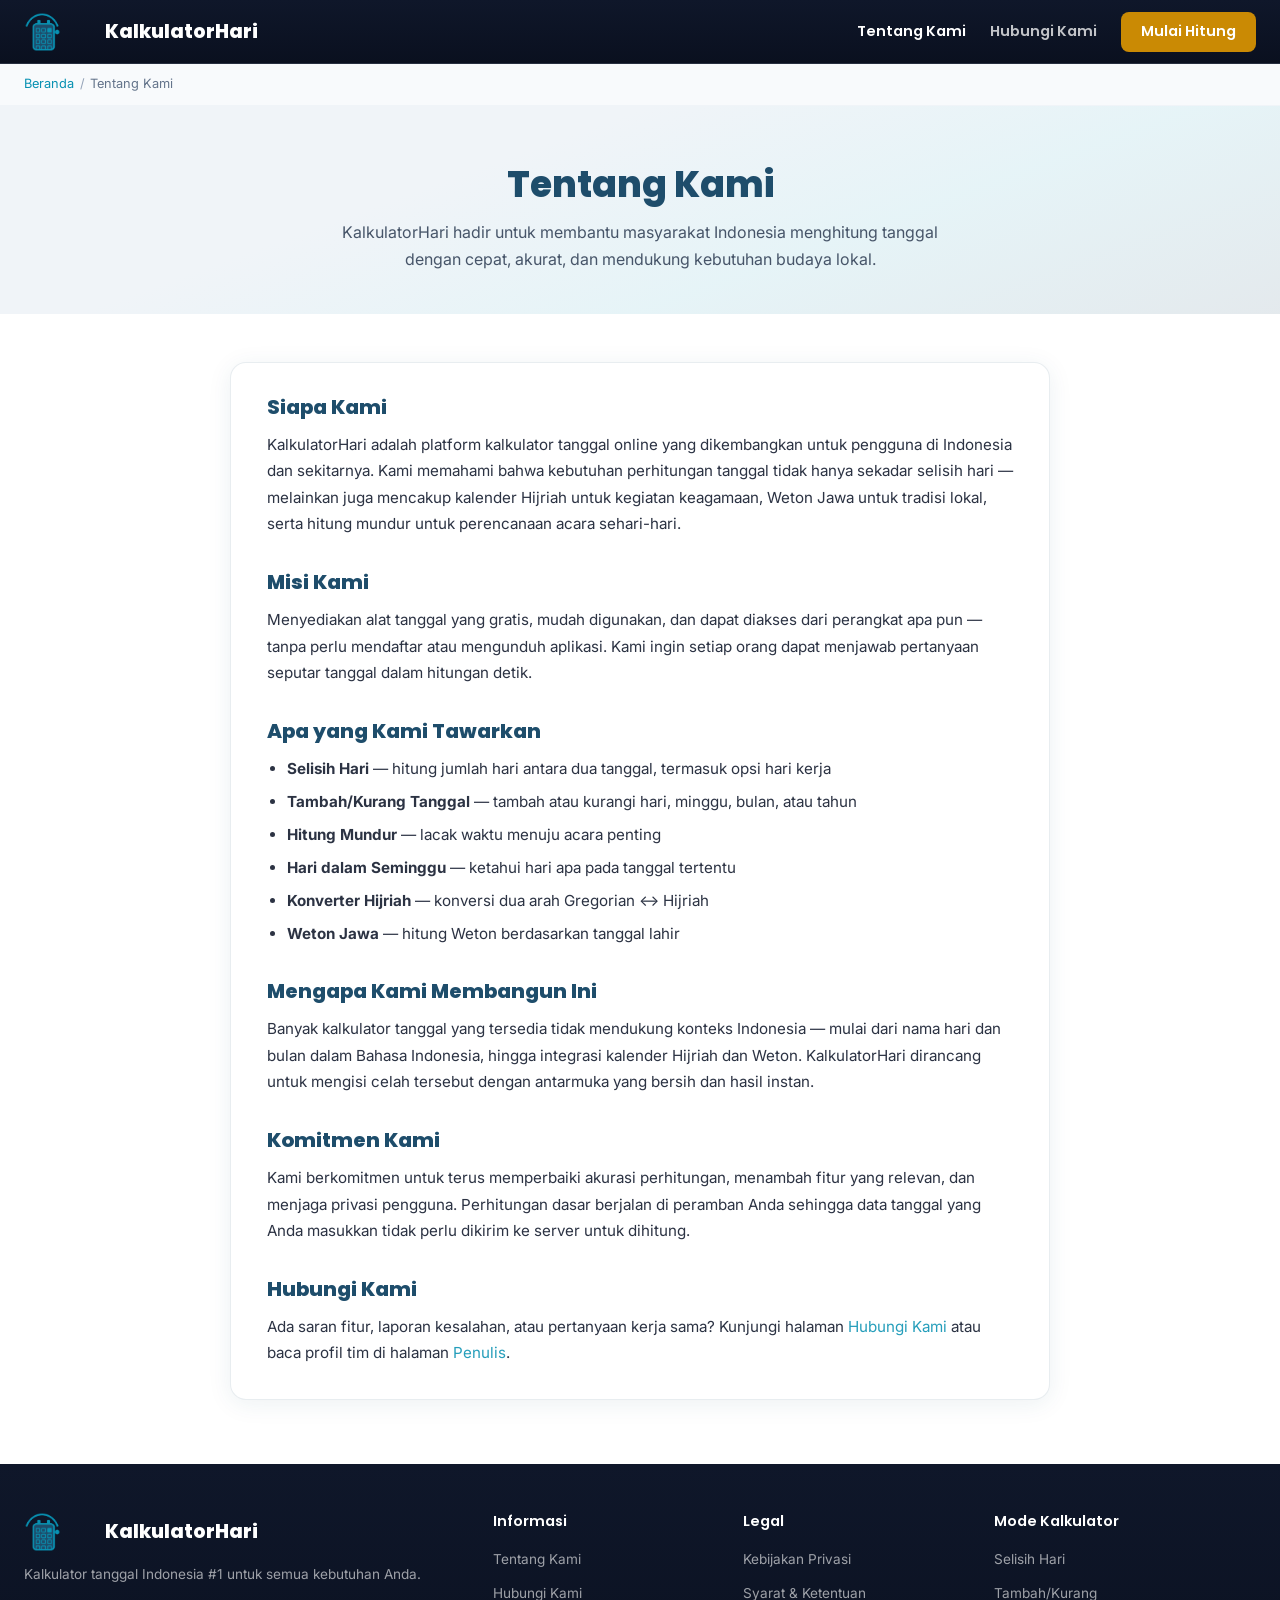
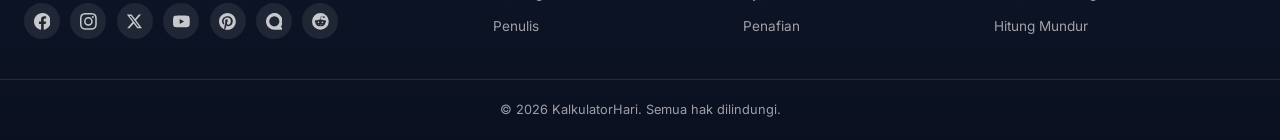
==== commit 8e855ce3: "Remove Fitur link from site header navigation. Co-authored-by: Cursor <cursoragent@cursor.com>" ====
--- a/about-us.html
+++ b/about-us.html
@@ -37,7 +37,6 @@
       <nav class="nav" id="main-nav">
         <a href="about-us.html" class="nav-link active">Tentang Kami</a>
         <a href="contact-us.html" class="nav-link">Hubungi Kami</a>
-        <a href="index.html#mode" class="nav-link">Fitur</a>
         <a href="index.html#hero" class="nav-btn">Mulai Hitung</a>
       </nav>
       <button class="mobile-menu-btn" id="mobile-menu-btn" aria-label="Menu">
